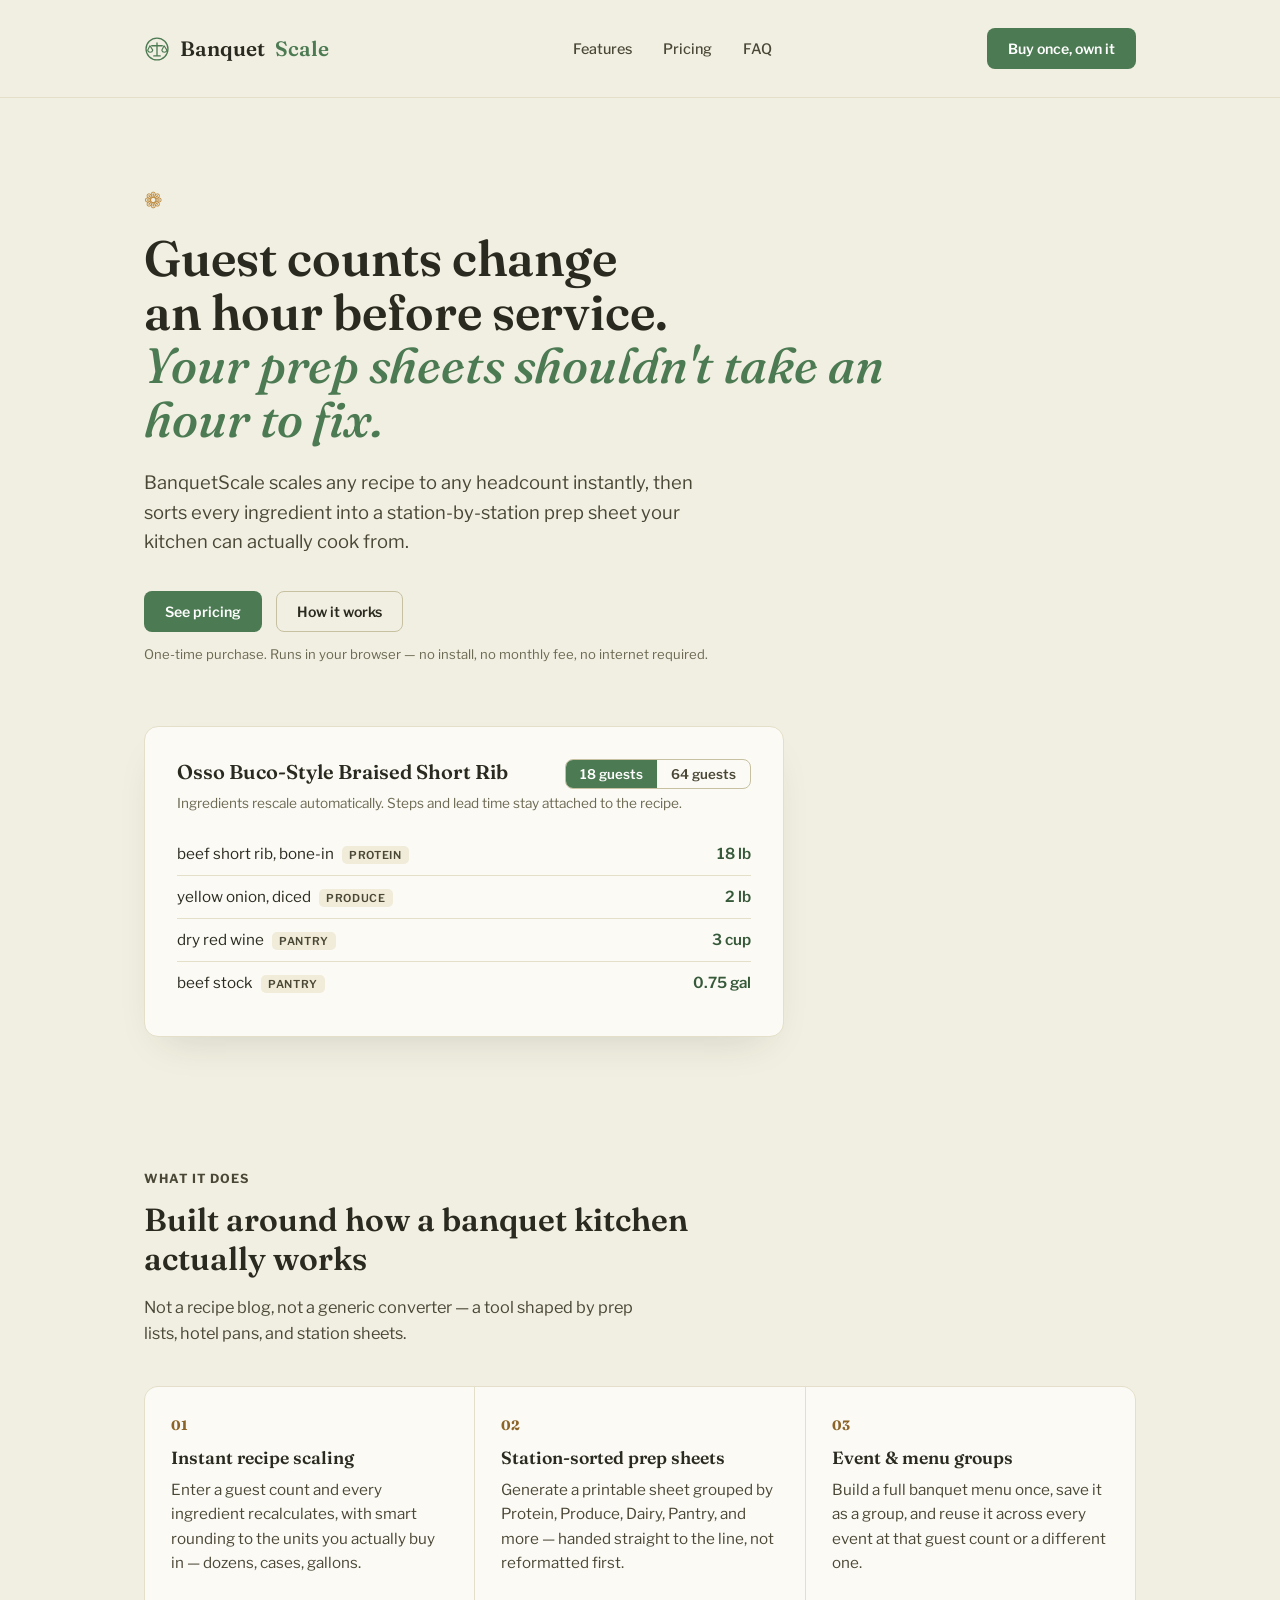
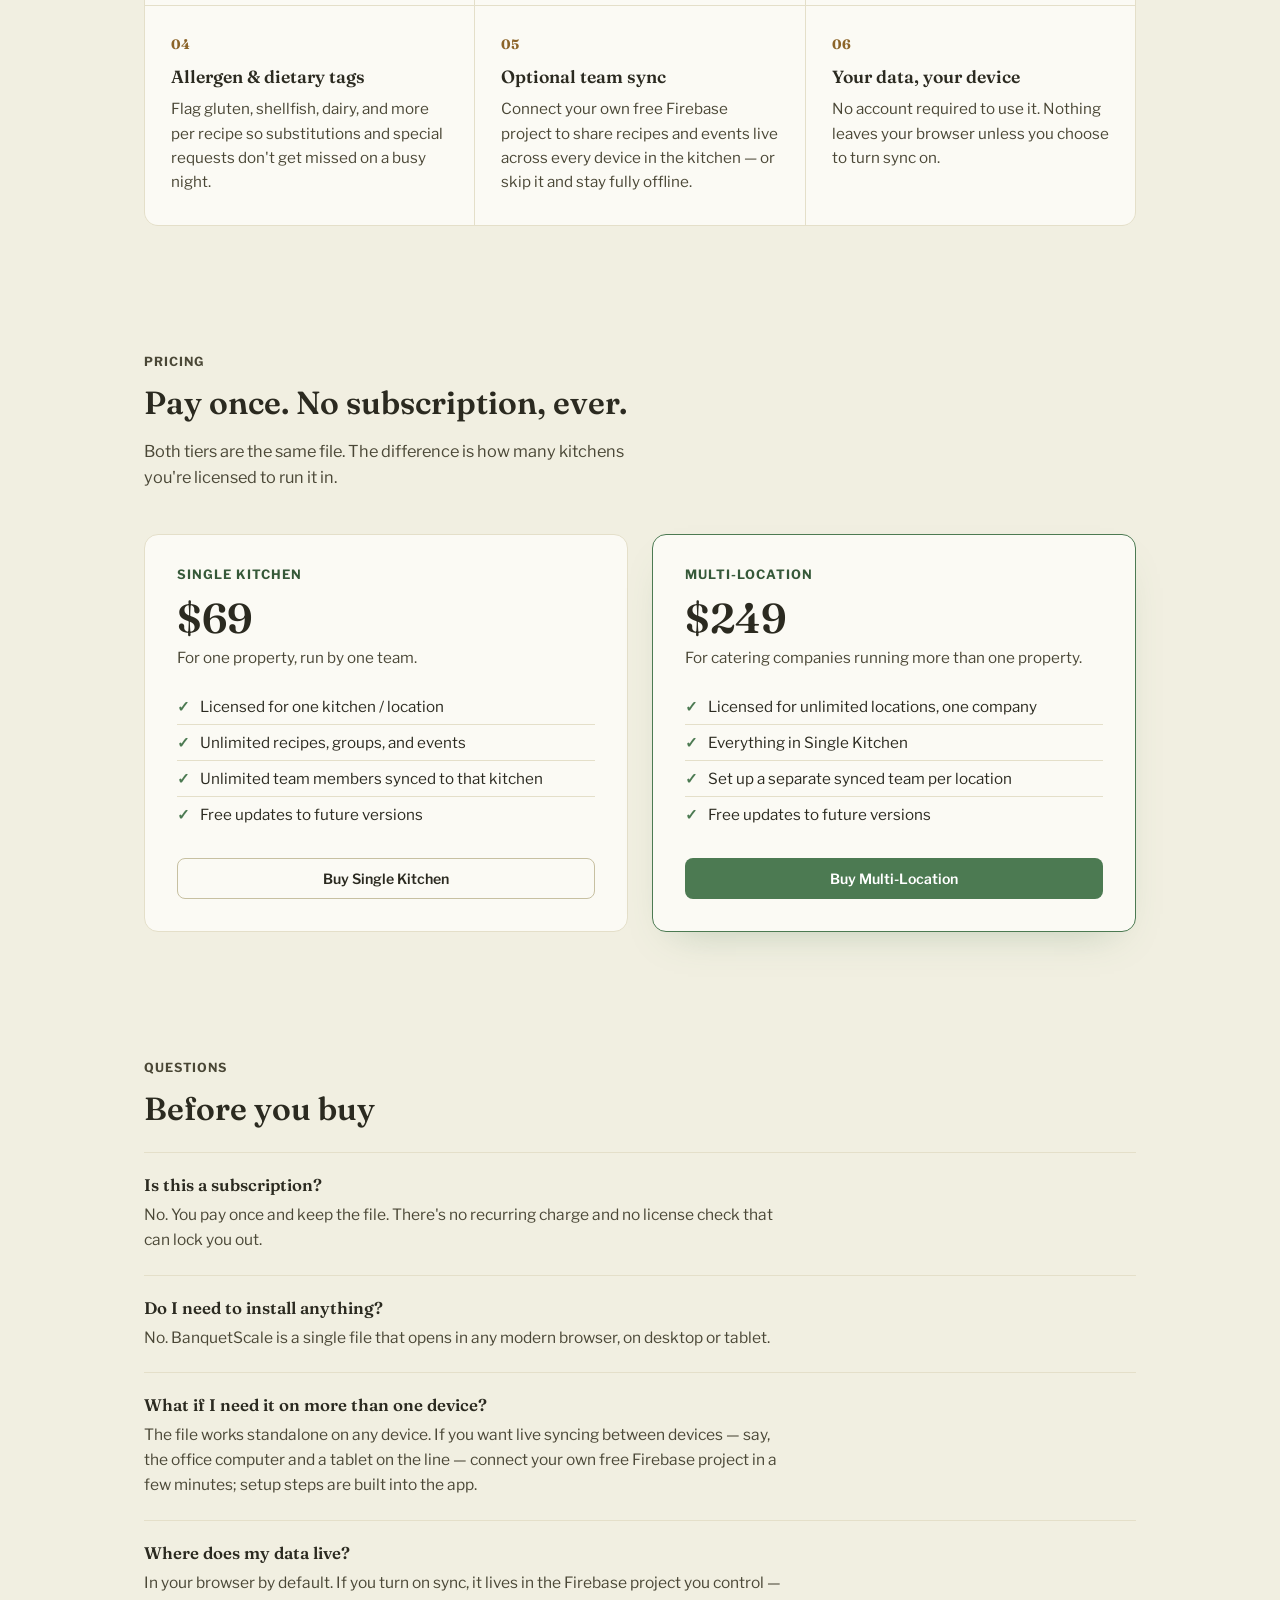
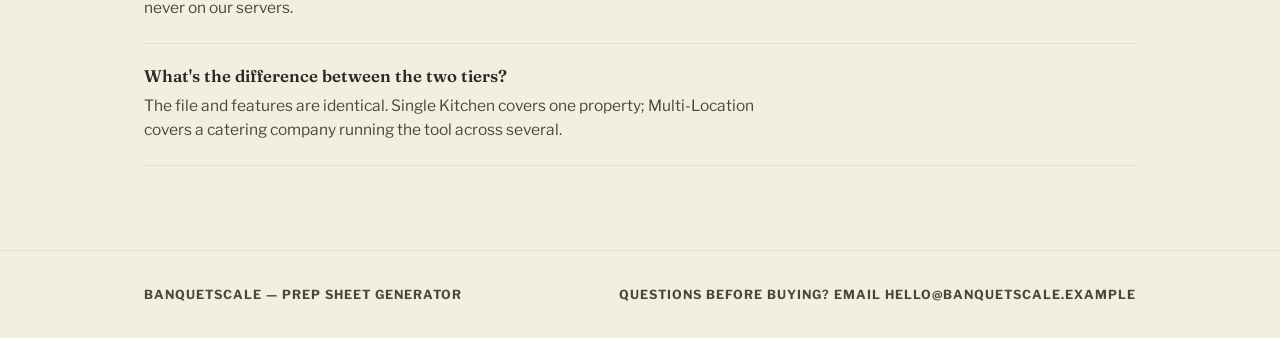
==== index.html @ 2850838a "Add files via upload" ====
<!doctype html>
<html lang="en">
<head>
<meta charset="UTF-8" />
<meta name="viewport" content="width=device-width, initial-scale=1.0" />
<title>BanquetScale — Prep Sheets and Recipe Scaling for Banquet Kitchens</title>
<meta name="description" content="Scale recipes to any guest count and generate station-by-station prep sheets in seconds. One-time purchase, runs in your browser, no subscription." />
<meta name="color-scheme" content="light only">
<meta name="theme-color" content="#F1EFE1">
<link rel="preconnect" href="https://fonts.googleapis.com">
<link rel="preconnect" href="https://fonts.gstatic.com" crossorigin>
<link href="https://fonts.googleapis.com/css2?family=Fraunces:opsz,wght@9..144,500;9..144,600;9..144,700&family=Libre+Franklin:ital,wght@0,400;0,500;0,600;0,700;1,400;1,500&display=swap" rel="stylesheet">
<style>
  :root{
    color-scheme: light;
    --bg:#F1EFE1; --paper:#FBFAF4; --paperAlt:#F1ECD9; --ink:#2B2A20;
    --accent:#4C7A52; --accentDeep:#365939; --accentSoft:#DCE7D6;
    --gold:#BD8A3F; --goldDeep:#8C6428; --line:#E4DFC9; --lineStrong:#C7C0A1;
    --muted:#6B6852; --mutedDark:#4A4736;
  }
  *{box-sizing:border-box;}
  html{scroll-behavior:smooth;}
  body{
    margin:0; background:var(--bg); color:var(--ink);
    font-family:'Libre Franklin',sans-serif;
    -webkit-font-smoothing:antialiased;
  }
  h1,h2,h3,.display{font-family:'Fraunces',serif;}
  .label{font-family:'Libre Franklin',sans-serif; letter-spacing:.08em; text-transform:uppercase; font-size:.78rem; font-weight:700; color:var(--mutedDark);}
  .wrap{max-width:1040px; margin:0 auto; padding:0 24px;}
  a{color:inherit;}

  /* Header */
  header{padding:28px 0; border-bottom:1px solid var(--line);}
  .header-inner{display:flex; align-items:center; justify-content:space-between;}
  .brand{display:flex; align-items:center; gap:10px; font-family:'Fraunces',serif; font-size:1.3rem; font-weight:600;}
  .brand svg{flex-shrink:0;}
  .brand span{color:var(--accent);}
  nav a{margin-left:28px; font-size:.9rem; font-weight:500; text-decoration:none; color:var(--mutedDark);}
  nav a:hover{color:var(--ink);}
  .btn{
    display:inline-block; padding:11px 20px; border-radius:8px; font-weight:600; font-size:.88rem;
    text-decoration:none; border:1px solid transparent; cursor:pointer;
  }
  .btn-primary{background:var(--accent); color:#fff;}
  .btn-primary:hover{background:var(--accentDeep);}
  .btn-ghost{border-color:var(--lineStrong); color:var(--ink);}
  .btn-ghost:hover{background:var(--paperAlt);}

  /* Hero */
  .hero{padding:88px 0 70px; position:relative;}
  .ornament{color:var(--gold); font-size:1.4rem; display:block; margin-bottom:18px;}
  .hero h1{font-size:3.1rem; line-height:1.08; font-weight:600; margin:0 0 22px; max-width:760px;}
  .hero h1 em{font-style:italic; color:var(--accent); font-weight:500;}
  .hero p.lede{font-size:1.15rem; color:var(--mutedDark); max-width:560px; line-height:1.6; margin:0 0 34px;}
  .hero-actions{display:flex; gap:14px; align-items:center; flex-wrap:wrap;}
  .hero-note{font-size:.82rem; color:var(--muted); margin-top:14px;}

  /* Scaling demo card - the signature element */
  .demo{
    margin-top:64px; background:var(--paper); border:1px solid var(--line); border-radius:14px;
    padding:32px; max-width:640px; box-shadow:0 18px 40px -20px rgba(43,42,32,.18);
  }
  .demo-head{display:flex; justify-content:space-between; align-items:baseline; margin-bottom:6px;}
  .demo-title{font-family:'Fraunces',serif; font-size:1.25rem; font-weight:600;}
  .demo-toggle{display:flex; border:1px solid var(--lineStrong); border-radius:8px; overflow:hidden; font-size:.8rem;}
  .demo-toggle button{
    border:none; background:transparent; padding:6px 14px; font-family:inherit; font-weight:600;
    color:var(--mutedDark); cursor:pointer;
  }
  .demo-toggle button.active{background:var(--accent); color:#fff;}
  .demo-sub{font-size:.85rem; color:var(--muted); margin-bottom:22px;}
  .ingredient-row{
    display:flex; align-items:center; justify-content:space-between; padding:11px 0;
    border-bottom:1px solid var(--line); font-size:.95rem;
  }
  .ingredient-row:last-child{border-bottom:none;}
  .ingredient-name{color:var(--ink);}
  .ingredient-amt{font-variant-numeric:tabular-nums; font-weight:600; color:var(--accentDeep); transition:opacity .15s;}
  .station-tag{
    display:inline-block; font-size:.68rem; font-weight:600; letter-spacing:.06em; text-transform:uppercase;
    color:var(--mutedDark); background:var(--paperAlt); border-radius:5px; padding:2px 7px; margin-left:8px;
  }

  /* Sections */
  section{padding:64px 0;}
  .section-label{margin-bottom:14px;}
  .section-head h2{font-size:2rem; font-weight:600; margin:0 0 12px; max-width:600px;}
  .section-head p{color:var(--mutedDark); max-width:520px; line-height:1.6; font-size:1.02rem;}

  .features{display:grid; grid-template-columns:repeat(3,1fr); gap:1px; background:var(--line); border:1px solid var(--line); border-radius:14px; overflow:hidden; margin-top:40px;}
  .feature{background:var(--paper); padding:30px 26px;}
  .feature .num{font-family:'Fraunces',serif; font-size:.85rem; color:var(--goldDeep); font-weight:700; margin-bottom:14px; display:block;}
  .feature h3{font-size:1.1rem; margin:0 0 10px; font-weight:600; color:var(--ink);}
  .feature p{font-size:.95rem; color:var(--mutedDark); line-height:1.6; margin:0;}

  /* Pricing */
  .pricing-grid{display:grid; grid-template-columns:1fr 1fr; gap:24px; margin-top:44px;}
  .price-card{background:var(--paper); border:1px solid var(--line); border-radius:14px; padding:32px;}
  .price-card.featured{border-color:var(--accent); box-shadow:0 18px 40px -22px rgba(76,122,82,.35);}
  .price-eyebrow{font-size:.8rem; letter-spacing:.08em; text-transform:uppercase; font-weight:700; color:var(--accentDeep); margin-bottom:10px;}
  .price-amt{font-family:'Fraunces',serif; font-size:2.6rem; font-weight:600; margin:0 0 4px; color:var(--ink);}
  .price-amt sup{font-size:1rem; font-weight:500; color:var(--mutedDark);}
  .price-desc{color:var(--mutedDark); font-size:.95rem; margin:0 0 22px;}
  .price-list{list-style:none; margin:0 0 26px; padding:0; font-size:.95rem; color:var(--ink);}
  .price-list li{padding:8px 0; border-top:1px solid var(--line); display:flex; gap:10px;}
  .price-list li:first-child{border-top:none;}
  .price-list li::before{content:"✓"; color:var(--accent); font-weight:700;}
  .price-card .btn{width:100%; text-align:center;}

  /* FAQ */
  .faq-item{border-top:1px solid var(--line); padding:22px 0;}
  .faq-item:last-child{border-bottom:1px solid var(--line);}
  .faq-item h3{font-size:1.05rem; font-weight:600; margin:0 0 8px; color:var(--ink);}
  .faq-item p{font-size:.97rem; color:var(--mutedDark); line-height:1.6; margin:0; max-width:640px;}

  footer{border-top:1px solid var(--line); padding:36px 0; margin-top:20px;}
  .footer-inner{display:flex; justify-content:space-between; align-items:center; flex-wrap:wrap; gap:14px;}
  .footer-inner .label{font-size:.78rem;}

  @media (max-width:760px){
    .hero h1{font-size:2.2rem;}
    .features{grid-template-columns:1fr;}
    .pricing-grid{grid-template-columns:1fr;}
    nav{display:none;}
  }
  @media (prefers-reduced-motion:reduce){ *{transition:none !important;} }
</style>
</head>
<body>

<header>
  <div class="wrap header-inner">
    <div class="brand">
      <svg width="26" height="26" viewBox="0 0 32 32"><circle cx="16" cy="16" r="15" fill="#F1EFE1"/><circle cx="16" cy="16" r="13.5" stroke="#4C7A52" stroke-width="1.6" fill="none"/><path d="M16 8.5v15M9.5 12h13M12 24.5h8" stroke="#4C7A52" stroke-width="1.6" stroke-linecap="round"/><path d="M7.3 12l-2.8 5.4a3.2 3.2 0 0 0 6.3 0z" stroke="#4C7A52" stroke-width="1.4" fill="none" stroke-linecap="round" stroke-linejoin="round"/><path d="M24.7 12l-2.8 5.4a3.2 3.2 0 0 0 6.3 0z" stroke="#4C7A52" stroke-width="1.4" fill="none" stroke-linecap="round" stroke-linejoin="round"/></svg>
      Banquet<span>Scale</span>
    </div>
    <nav>
      <a href="#features">Features</a>
      <a href="#pricing">Pricing</a>
      <a href="#faq">FAQ</a>
    </nav>
    <a href="#pricing" class="btn btn-primary">Buy once, own it</a>
  </div>
</header>

<section class="hero">
  <div class="wrap">
    <span class="ornament">❁</span>
    <h1>Guest counts change<br>an hour before service.<br><em>Your prep sheets shouldn't take an hour to fix.</em></h1>
    <p class="lede">BanquetScale scales any recipe to any headcount instantly, then sorts every ingredient into a station-by-station prep sheet your kitchen can actually cook from.</p>
    <div class="hero-actions">
      <a href="#pricing" class="btn btn-primary">See pricing</a>
      <a href="#demo" class="btn btn-ghost">How it works</a>
    </div>
    <p class="hero-note">One-time purchase. Runs in your browser — no install, no monthly fee, no internet required.</p>

    <div class="demo" id="demo">
      <div class="demo-head">
        <div class="demo-title">Osso Buco-Style Braised Short Rib</div>
        <div class="demo-toggle">
          <button id="btn18" class="active" onclick="setGuests(18)">18 guests</button>
          <button id="btn64" onclick="setGuests(64)">64 guests</button>
        </div>
      </div>
      <div class="demo-sub">Ingredients rescale automatically. Steps and lead time stay attached to the recipe.</div>
      <div id="rows"></div>
    </div>
  </div>
</section>

<section id="features">
  <div class="wrap">
    <div class="label section-label">What it does</div>
    <div class="section-head">
      <h2>Built around how a banquet kitchen actually works</h2>
      <p>Not a recipe blog, not a generic converter — a tool shaped by prep lists, hotel pans, and station sheets.</p>
    </div>
    <div class="features">
      <div class="feature"><span class="num">01</span><h3>Instant recipe scaling</h3><p>Enter a guest count and every ingredient recalculates, with smart rounding to the units you actually buy in — dozens, cases, gallons.</p></div>
      <div class="feature"><span class="num">02</span><h3>Station-sorted prep sheets</h3><p>Generate a printable sheet grouped by Protein, Produce, Dairy, Pantry, and more — handed straight to the line, not reformatted first.</p></div>
      <div class="feature"><span class="num">03</span><h3>Event & menu groups</h3><p>Build a full banquet menu once, save it as a group, and reuse it across every event at that guest count or a different one.</p></div>
      <div class="feature"><span class="num">04</span><h3>Allergen & dietary tags</h3><p>Flag gluten, shellfish, dairy, and more per recipe so substitutions and special requests don't get missed on a busy night.</p></div>
      <div class="feature"><span class="num">05</span><h3>Optional team sync</h3><p>Connect your own free Firebase project to share recipes and events live across every device in the kitchen — or skip it and stay fully offline.</p></div>
      <div class="feature"><span class="num">06</span><h3>Your data, your device</h3><p>No account required to use it. Nothing leaves your browser unless you choose to turn sync on.</p></div>
    </div>
  </div>
</section>

<section id="pricing">
  <div class="wrap">
    <div class="label section-label">Pricing</div>
    <div class="section-head">
      <h2>Pay once. No subscription, ever.</h2>
      <p>Both tiers are the same file. The difference is how many kitchens you're licensed to run it in.</p>
    </div>
    <div class="pricing-grid">
      <div class="price-card">
        <div class="price-eyebrow">Single Kitchen</div>
        <p class="price-amt">$69</p>
        <p class="price-desc">For one property, run by one team.</p>
        <ul class="price-list">
          <li>Licensed for one kitchen / location</li>
          <li>Unlimited recipes, groups, and events</li>
          <li>Unlimited team members synced to that kitchen</li>
          <li>Free updates to future versions</li>
        </ul>
        <a href="#" class="btn btn-ghost">Buy Single Kitchen</a>
      </div>
      <div class="price-card featured">
        <div class="price-eyebrow">Multi-Location</div>
        <p class="price-amt">$249</p>
        <p class="price-desc">For catering companies running more than one property.</p>
        <ul class="price-list">
          <li>Licensed for unlimited locations, one company</li>
          <li>Everything in Single Kitchen</li>
          <li>Set up a separate synced team per location</li>
          <li>Free updates to future versions</li>
        </ul>
        <a href="#" class="btn btn-primary">Buy Multi-Location</a>
      </div>
    </div>
  </div>
</section>

<section id="faq">
  <div class="wrap">
    <div class="label section-label">Questions</div>
    <div class="section-head"><h2>Before you buy</h2></div>
    <div style="margin-top:24px;">
      <div class="faq-item"><h3>Is this a subscription?</h3><p>No. You pay once and keep the file. There's no recurring charge and no license check that can lock you out.</p></div>
      <div class="faq-item"><h3>Do I need to install anything?</h3><p>No. BanquetScale is a single file that opens in any modern browser, on desktop or tablet.</p></div>
      <div class="faq-item"><h3>What if I need it on more than one device?</h3><p>The file works standalone on any device. If you want live syncing between devices — say, the office computer and a tablet on the line — connect your own free Firebase project in a few minutes; setup steps are built into the app.</p></div>
      <div class="faq-item"><h3>Where does my data live?</h3><p>In your browser by default. If you turn on sync, it lives in the Firebase project you control — never on our servers.</p></div>
      <div class="faq-item"><h3>What's the difference between the two tiers?</h3><p>The file and features are identical. Single Kitchen covers one property; Multi-Location covers a catering company running the tool across several.</p></div>
    </div>
  </div>
</section>

<footer>
  <div class="wrap footer-inner">
    <div class="label">BanquetScale — Prep Sheet Generator</div>
    <div class="label">Questions before buying? Email hello@banquetscale.example</div>
  </div>
</footer>

<script>
  const RECIPE = {
    18: [
      { name: "beef short rib, bone-in", amt: "18 lb", station: "Protein" },
      { name: "yellow onion, diced", amt: "2 lb", station: "Produce" },
      { name: "dry red wine", amt: "3 cup", station: "Pantry" },
      { name: "beef stock", amt: "0.75 gal", station: "Pantry" },
    ],
    64: [
      { name: "beef short rib, bone-in", amt: "64 lb", station: "Protein" },
      { name: "yellow onion, diced", amt: "7.1 lb", station: "Produce" },
      { name: "dry red wine", amt: "10.7 cup", station: "Pantry" },
      { name: "beef stock", amt: "2.7 gal", station: "Pantry" },
    ]
  };
  function setGuests(n){
    document.getElementById('btn18').classList.toggle('active', n===18);
    document.getElementById('btn64').classList.toggle('active', n===64);
    const rows = document.getElementById('rows');
    rows.innerHTML = RECIPE[n].map(r => `
      <div class="ingredient-row">
        <span class="ingredient-name">${r.name}<span class="station-tag">${r.station}</span></span>
        <span class="ingredient-amt">${r.amt}</span>
      </div>`).join('');
  }
  setGuests(18);
</script>

</body>
</html>
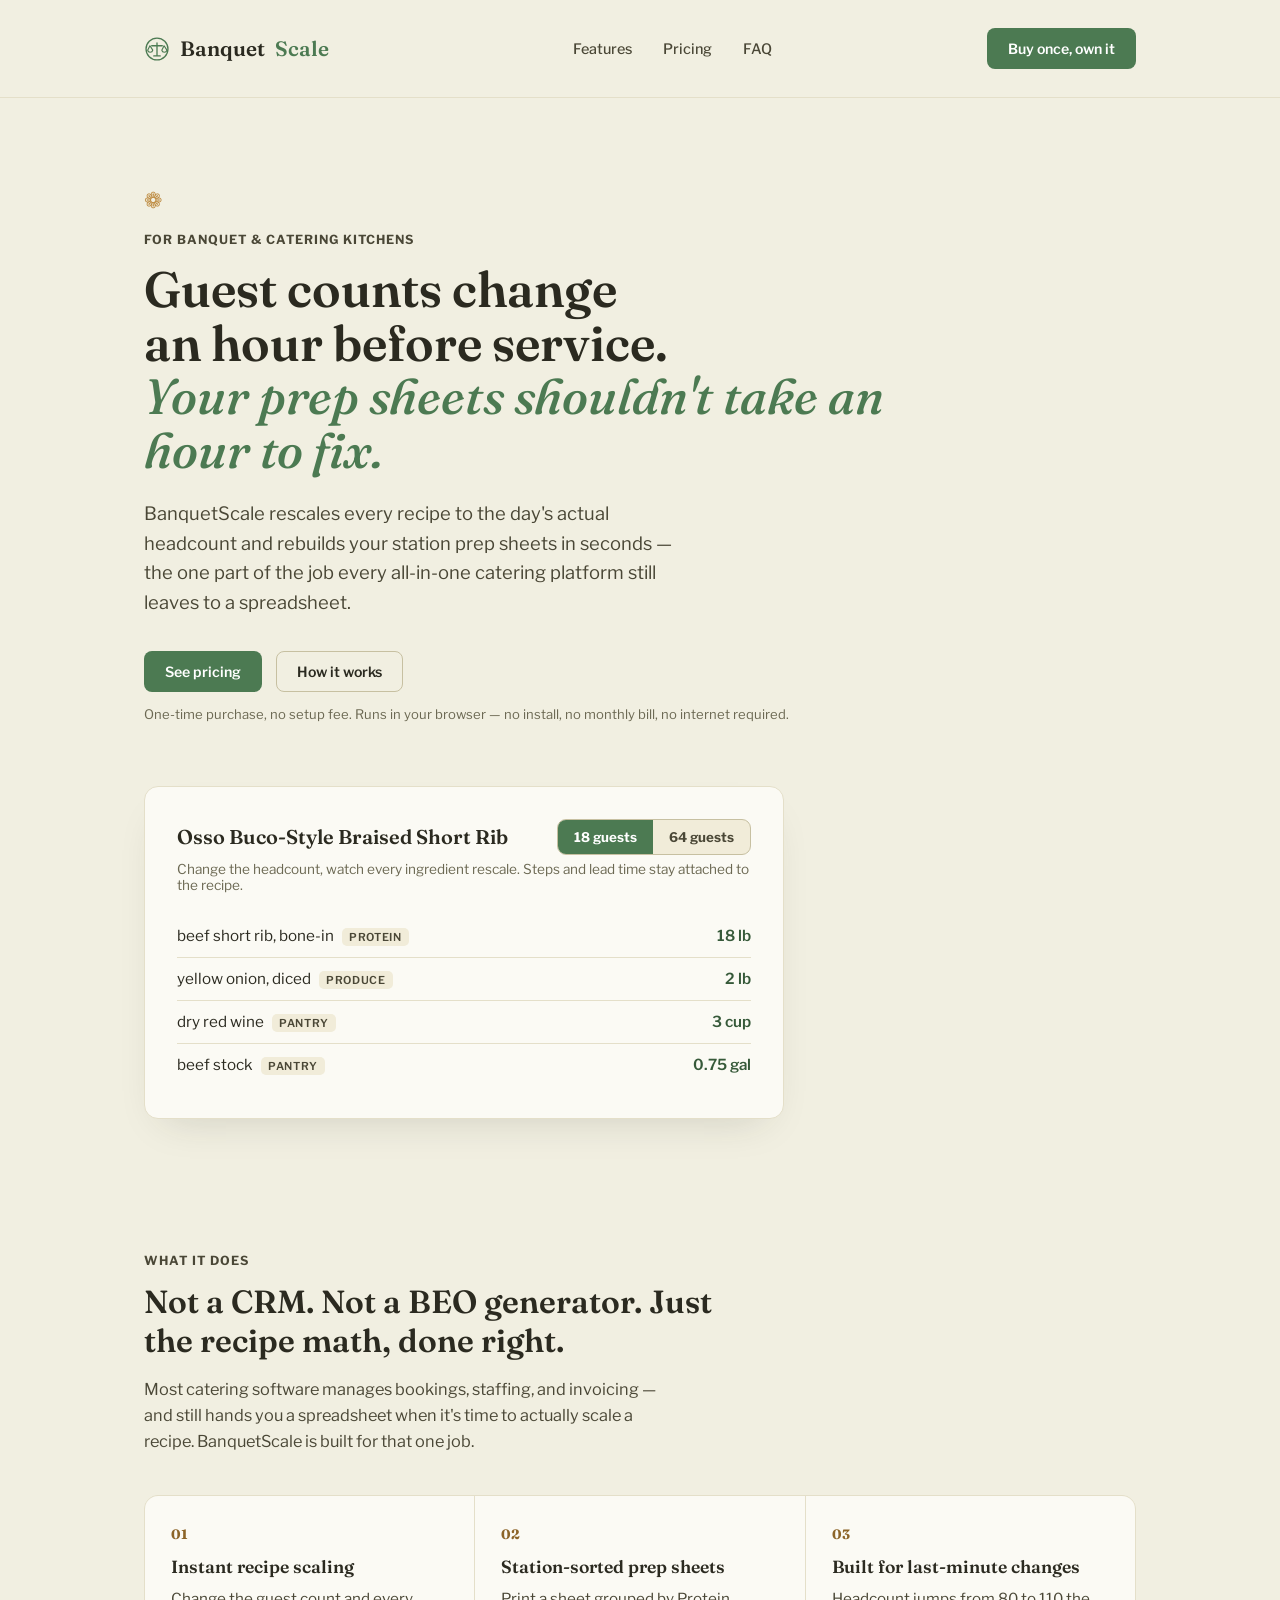
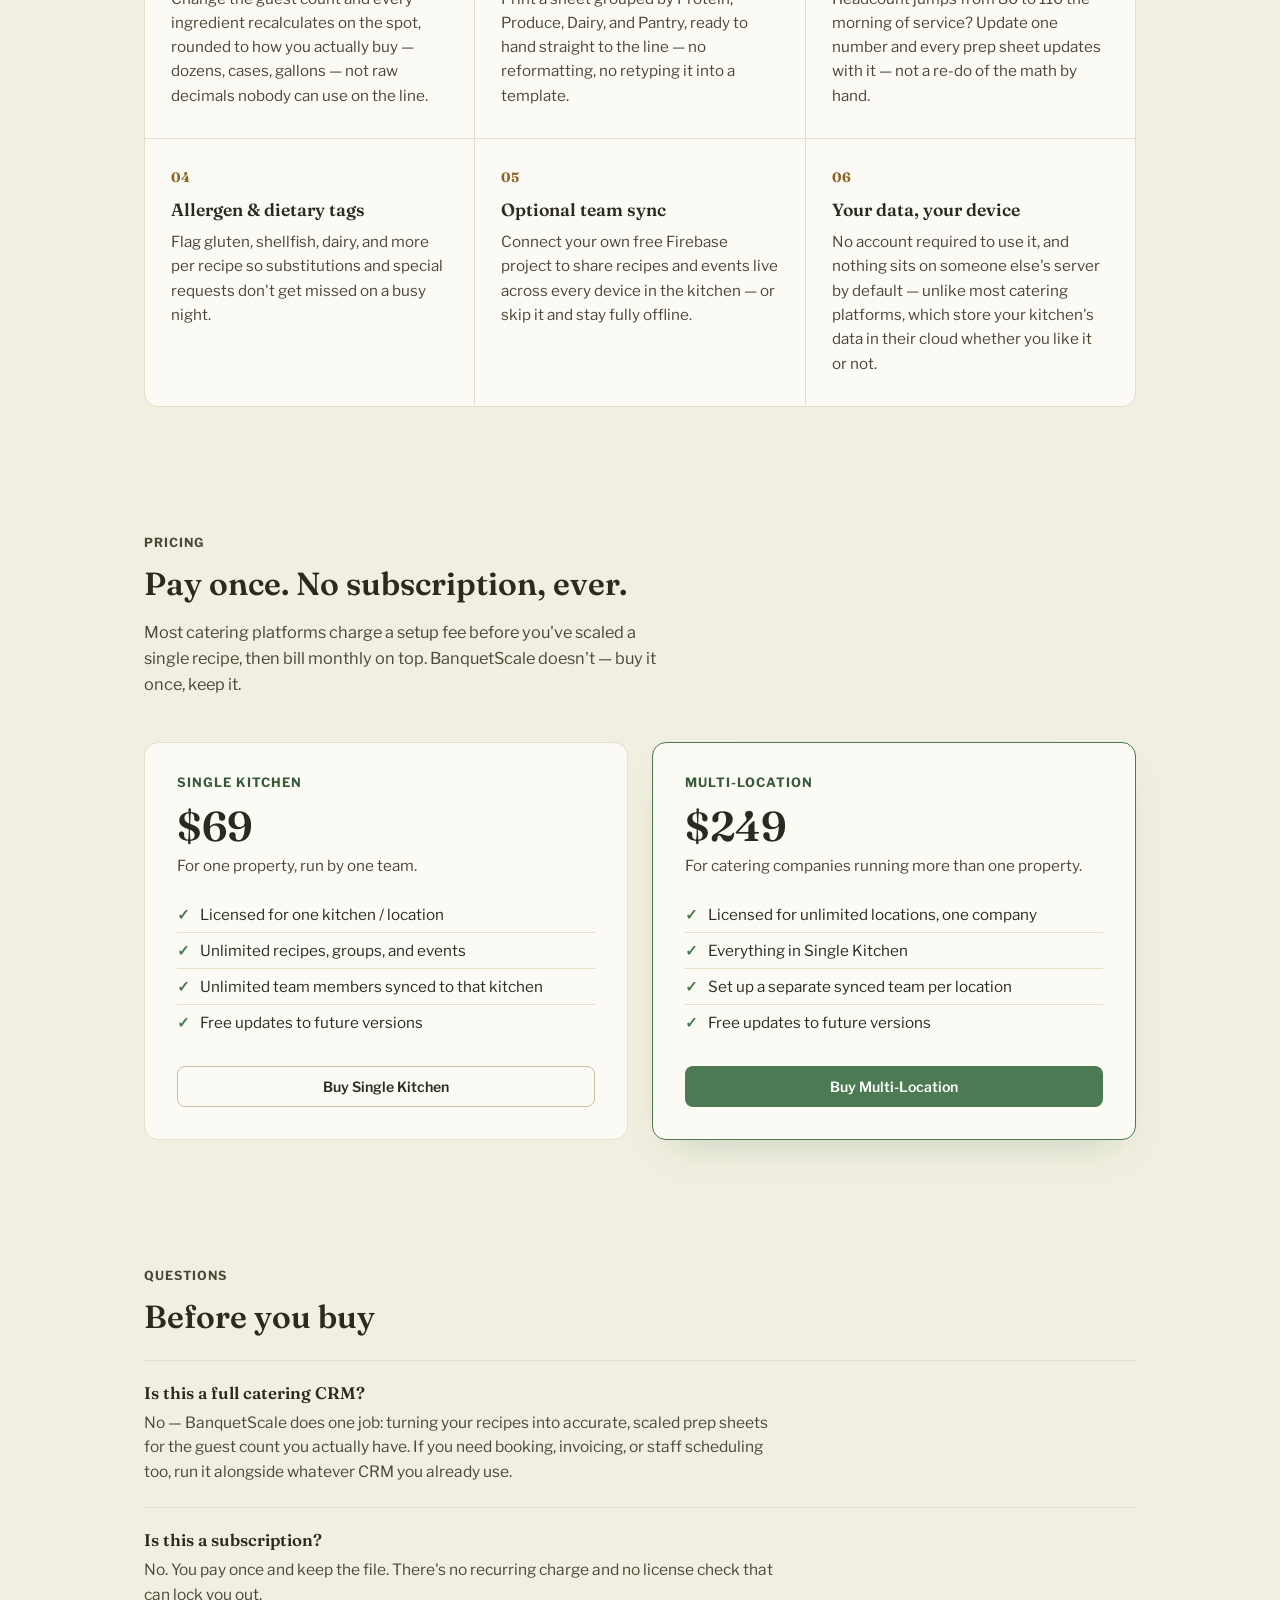
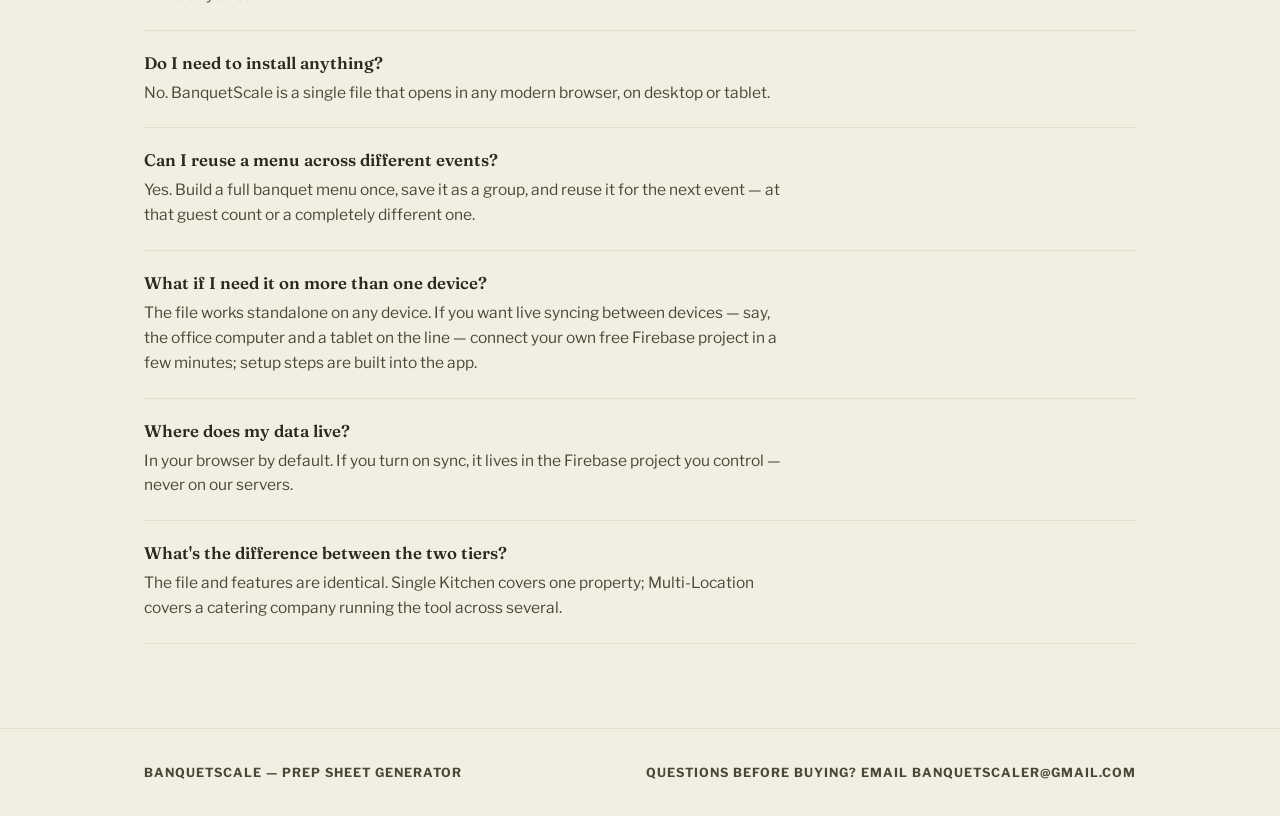
==== commit 3b900553: "Update index.html" ====
--- a/index.html
+++ b/index.html
@@ -4,7 +4,7 @@
 <meta charset="UTF-8" />
 <meta name="viewport" content="width=device-width, initial-scale=1.0" />
 <title>BanquetScale — Prep Sheets and Recipe Scaling for Banquet Kitchens</title>
-<meta name="description" content="Scale recipes to any guest count and generate station-by-station prep sheets in seconds. One-time purchase, runs in your browser, no subscription." />
+<meta name="description" content="Recipe scaling and prep sheets for banquet kitchens — the part every all-in-one catering platform still leaves to a spreadsheet. One-time purchase, no subscription." />
 <meta name="color-scheme" content="light only">
 <meta name="theme-color" content="#F1EFE1">
 <link rel="preconnect" href="https://fonts.googleapis.com">
@@ -61,12 +61,12 @@
     margin-top:64px; background:var(--paper); border:1px solid var(--line); border-radius:14px;
     padding:32px; max-width:640px; box-shadow:0 18px 40px -20px rgba(43,42,32,.18);
   }
-  .demo-head{display:flex; justify-content:space-between; align-items:baseline; margin-bottom:6px;}
-  .demo-title{font-family:'Fraunces',serif; font-size:1.25rem; font-weight:600;}
-  .demo-toggle{display:flex; border:1px solid var(--lineStrong); border-radius:8px; overflow:hidden; font-size:.8rem;}
+  .demo-head{display:flex; justify-content:space-between; align-items:center; gap:16px; margin-bottom:6px; flex-wrap:wrap;}
+  .demo-title{font-family:'Fraunces',serif; font-size:1.25rem; font-weight:600; flex:1 1 auto; min-width:180px;}
+  .demo-toggle{display:flex; border:1.5px solid var(--lineStrong); border-radius:9px; overflow:hidden; font-size:.85rem; flex-shrink:0; background:var(--paperAlt);}
   .demo-toggle button{
-    border:none; background:transparent; padding:6px 14px; font-family:inherit; font-weight:600;
-    color:var(--mutedDark); cursor:pointer;
+    border:none; background:transparent; padding:9px 16px; font-family:inherit; font-weight:700;
+    color:var(--mutedDark); cursor:pointer; white-space:nowrap;
   }
   .demo-toggle button.active{background:var(--accent); color:#fff;}
   .demo-sub{font-size:.85rem; color:var(--muted); margin-bottom:22px;}
@@ -123,9 +123,14 @@
     .features{grid-template-columns:1fr;}
     .pricing-grid{grid-template-columns:1fr;}
     nav{display:none;}
+    .demo{padding:24px 20px;}
+    .demo-head{flex-direction:column; align-items:stretch;}
+    .demo-toggle{width:100%;}
+    .demo-toggle button{flex:1 1 50%; text-align:center; padding:12px 8px;}
   }
   @media (prefers-reduced-motion:reduce){ *{transition:none !important;} }
 </style>
+<script src="https://app.lemonsqueezy.com/js/lemon.js" defer></script>
 </head>
 <body>
 
@@ -147,13 +152,14 @@
 <section class="hero">
   <div class="wrap">
     <span class="ornament">❁</span>
+    <div class="label" style="margin-bottom:16px;">For banquet & catering kitchens</div>
     <h1>Guest counts change<br>an hour before service.<br><em>Your prep sheets shouldn't take an hour to fix.</em></h1>
-    <p class="lede">BanquetScale scales any recipe to any headcount instantly, then sorts every ingredient into a station-by-station prep sheet your kitchen can actually cook from.</p>
+    <p class="lede">BanquetScale rescales every recipe to the day's actual headcount and rebuilds your station prep sheets in seconds — the one part of the job every all-in-one catering platform still leaves to a spreadsheet.</p>
     <div class="hero-actions">
       <a href="#pricing" class="btn btn-primary">See pricing</a>
       <a href="#demo" class="btn btn-ghost">How it works</a>
     </div>
-    <p class="hero-note">One-time purchase. Runs in your browser — no install, no monthly fee, no internet required.</p>
+    <p class="hero-note">One-time purchase, no setup fee. Runs in your browser — no install, no monthly bill, no internet required.</p>
 
     <div class="demo" id="demo">
       <div class="demo-head">
@@ -163,7 +169,7 @@
           <button id="btn64" onclick="setGuests(64)">64 guests</button>
         </div>
       </div>
-      <div class="demo-sub">Ingredients rescale automatically. Steps and lead time stay attached to the recipe.</div>
+      <div class="demo-sub">Change the headcount, watch every ingredient rescale. Steps and lead time stay attached to the recipe.</div>
       <div id="rows"></div>
     </div>
   </div>
@@ -173,16 +179,16 @@
   <div class="wrap">
     <div class="label section-label">What it does</div>
     <div class="section-head">
-      <h2>Built around how a banquet kitchen actually works</h2>
-      <p>Not a recipe blog, not a generic converter — a tool shaped by prep lists, hotel pans, and station sheets.</p>
+      <h2>Not a CRM. Not a BEO generator. Just the recipe math, done right.</h2>
+      <p>Most catering software manages bookings, staffing, and invoicing — and still hands you a spreadsheet when it's time to actually scale a recipe. BanquetScale is built for that one job.</p>
     </div>
     <div class="features">
-      <div class="feature"><span class="num">01</span><h3>Instant recipe scaling</h3><p>Enter a guest count and every ingredient recalculates, with smart rounding to the units you actually buy in — dozens, cases, gallons.</p></div>
-      <div class="feature"><span class="num">02</span><h3>Station-sorted prep sheets</h3><p>Generate a printable sheet grouped by Protein, Produce, Dairy, Pantry, and more — handed straight to the line, not reformatted first.</p></div>
-      <div class="feature"><span class="num">03</span><h3>Event & menu groups</h3><p>Build a full banquet menu once, save it as a group, and reuse it across every event at that guest count or a different one.</p></div>
+      <div class="feature"><span class="num">01</span><h3>Instant recipe scaling</h3><p>Change the guest count and every ingredient recalculates on the spot, rounded to how you actually buy — dozens, cases, gallons — not raw decimals nobody can use on the line.</p></div>
+      <div class="feature"><span class="num">02</span><h3>Station-sorted prep sheets</h3><p>Print a sheet grouped by Protein, Produce, Dairy, and Pantry, ready to hand straight to the line — no reformatting, no retyping it into a template.</p></div>
+      <div class="feature"><span class="num">03</span><h3>Built for last-minute changes</h3><p>Headcount jumps from 80 to 110 the morning of service? Update one number and every prep sheet updates with it — not a re-do of the math by hand.</p></div>
       <div class="feature"><span class="num">04</span><h3>Allergen & dietary tags</h3><p>Flag gluten, shellfish, dairy, and more per recipe so substitutions and special requests don't get missed on a busy night.</p></div>
       <div class="feature"><span class="num">05</span><h3>Optional team sync</h3><p>Connect your own free Firebase project to share recipes and events live across every device in the kitchen — or skip it and stay fully offline.</p></div>
-      <div class="feature"><span class="num">06</span><h3>Your data, your device</h3><p>No account required to use it. Nothing leaves your browser unless you choose to turn sync on.</p></div>
+      <div class="feature"><span class="num">06</span><h3>Your data, your device</h3><p>No account required to use it, and nothing sits on someone else's server by default — unlike most catering platforms, which store your kitchen's data in their cloud whether you like it or not.</p></div>
     </div>
   </div>
 </section>
@@ -192,7 +198,7 @@
     <div class="label section-label">Pricing</div>
     <div class="section-head">
       <h2>Pay once. No subscription, ever.</h2>
-      <p>Both tiers are the same file. The difference is how many kitchens you're licensed to run it in.</p>
+      <p>Most catering platforms charge a setup fee before you've scaled a single recipe, then bill monthly on top. BanquetScale doesn't — buy it once, keep it.</p>
     </div>
     <div class="pricing-grid">
       <div class="price-card">
@@ -205,7 +211,7 @@
           <li>Unlimited team members synced to that kitchen</li>
           <li>Free updates to future versions</li>
         </ul>
-        <a href="#" class="btn btn-ghost">Buy Single Kitchen</a>
+        <a href="https://banquetscale.lemonsqueezy.com/checkout/buy/6c53677c-4590-45ed-8a8d-36b726e16bcc" class="btn btn-ghost lemonsqueezy-button">Buy Single Kitchen</a>
       </div>
       <div class="price-card featured">
         <div class="price-eyebrow">Multi-Location</div>
@@ -217,7 +223,7 @@
           <li>Set up a separate synced team per location</li>
           <li>Free updates to future versions</li>
         </ul>
-        <a href="#" class="btn btn-primary">Buy Multi-Location</a>
+        <a href="https://banquetscale.lemonsqueezy.com/checkout/buy/a53198a3-b7b2-4e28-a6f1-03bb02771dbf" class="btn btn-primary lemonsqueezy-button">Buy Multi-Location</a>
       </div>
     </div>
   </div>
@@ -228,8 +234,10 @@
     <div class="label section-label">Questions</div>
     <div class="section-head"><h2>Before you buy</h2></div>
     <div style="margin-top:24px;">
+      <div class="faq-item"><h3>Is this a full catering CRM?</h3><p>No — BanquetScale does one job: turning your recipes into accurate, scaled prep sheets for the guest count you actually have. If you need booking, invoicing, or staff scheduling too, run it alongside whatever CRM you already use.</p></div>
       <div class="faq-item"><h3>Is this a subscription?</h3><p>No. You pay once and keep the file. There's no recurring charge and no license check that can lock you out.</p></div>
       <div class="faq-item"><h3>Do I need to install anything?</h3><p>No. BanquetScale is a single file that opens in any modern browser, on desktop or tablet.</p></div>
+      <div class="faq-item"><h3>Can I reuse a menu across different events?</h3><p>Yes. Build a full banquet menu once, save it as a group, and reuse it for the next event — at that guest count or a completely different one.</p></div>
       <div class="faq-item"><h3>What if I need it on more than one device?</h3><p>The file works standalone on any device. If you want live syncing between devices — say, the office computer and a tablet on the line — connect your own free Firebase project in a few minutes; setup steps are built into the app.</p></div>
       <div class="faq-item"><h3>Where does my data live?</h3><p>In your browser by default. If you turn on sync, it lives in the Firebase project you control — never on our servers.</p></div>
       <div class="faq-item"><h3>What's the difference between the two tiers?</h3><p>The file and features are identical. Single Kitchen covers one property; Multi-Location covers a catering company running the tool across several.</p></div>
@@ -240,7 +248,7 @@
 <footer>
   <div class="wrap footer-inner">
     <div class="label">BanquetScale — Prep Sheet Generator</div>
-    <div class="label">Questions before buying? Email hello@banquetscale.example</div>
+    <div class="label">Questions before buying? Email BanquetScaler@gmail.com</div>
   </div>
 </footer>
 
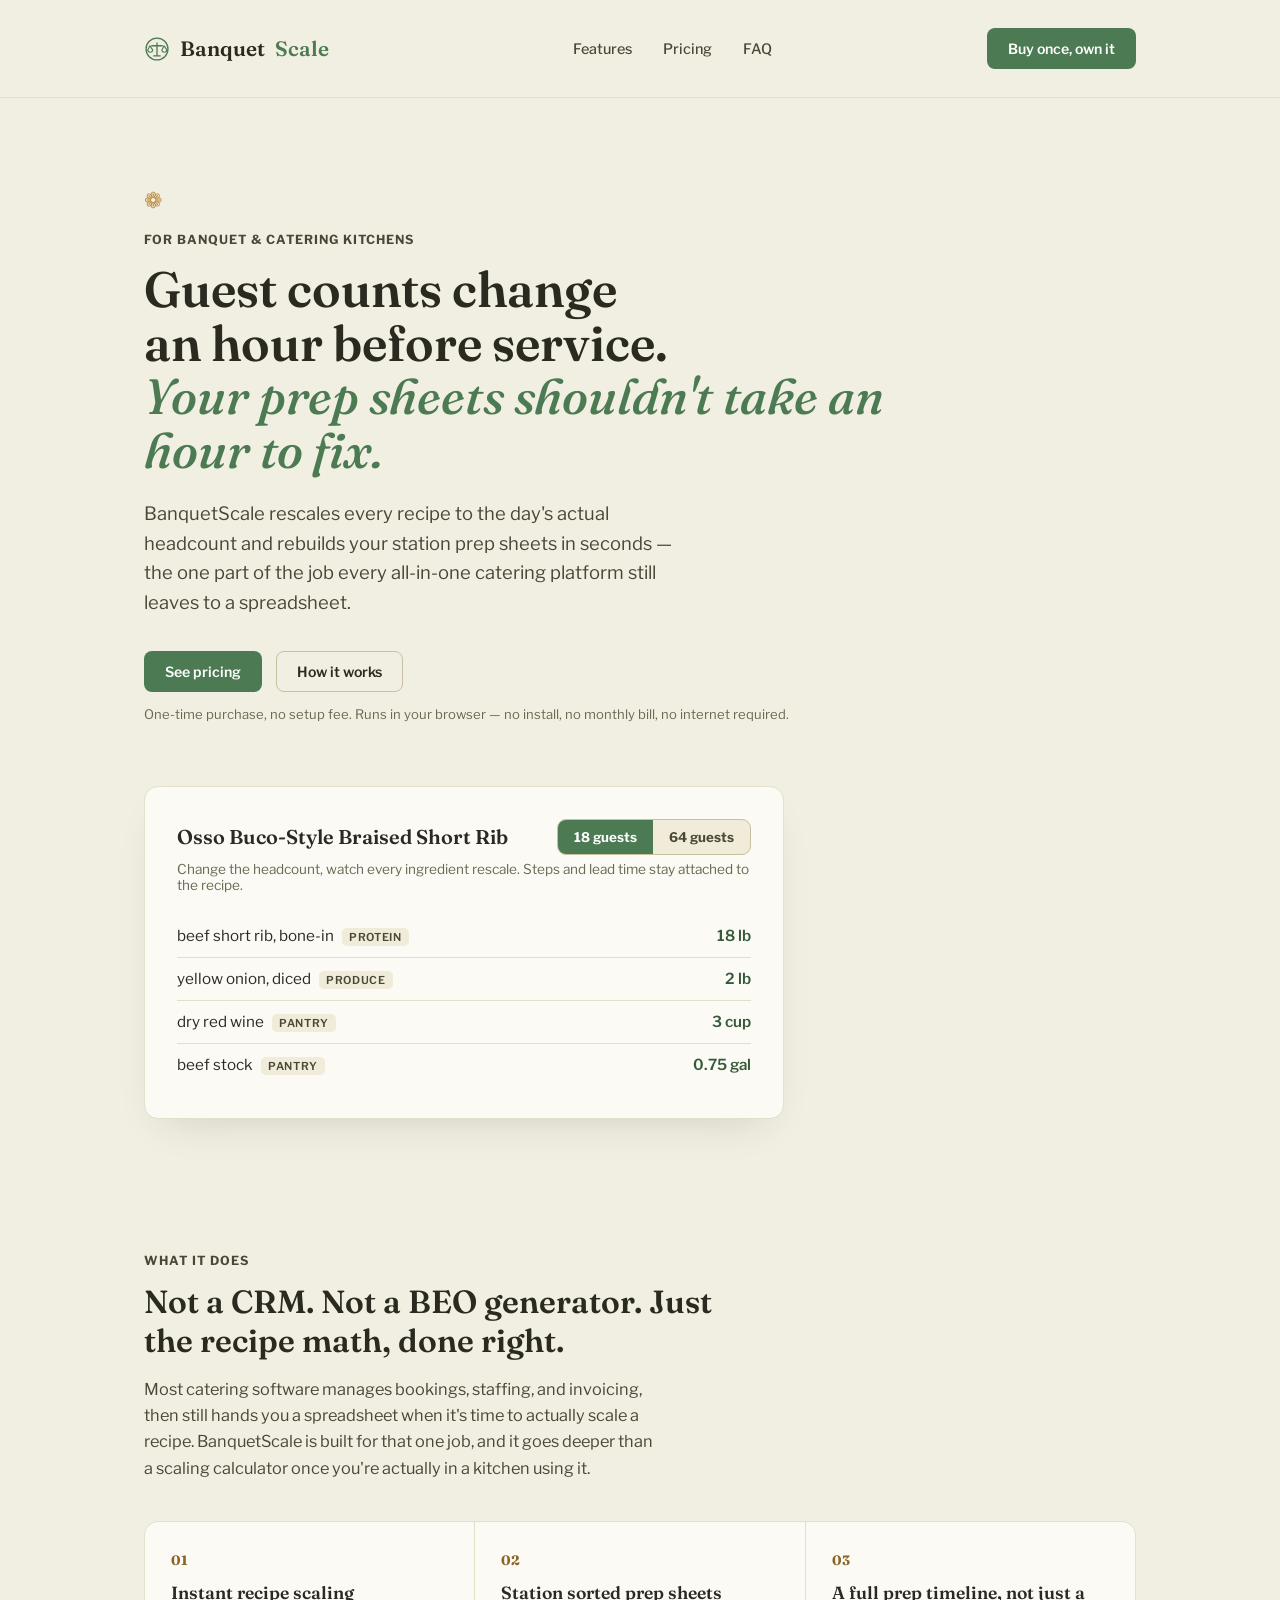
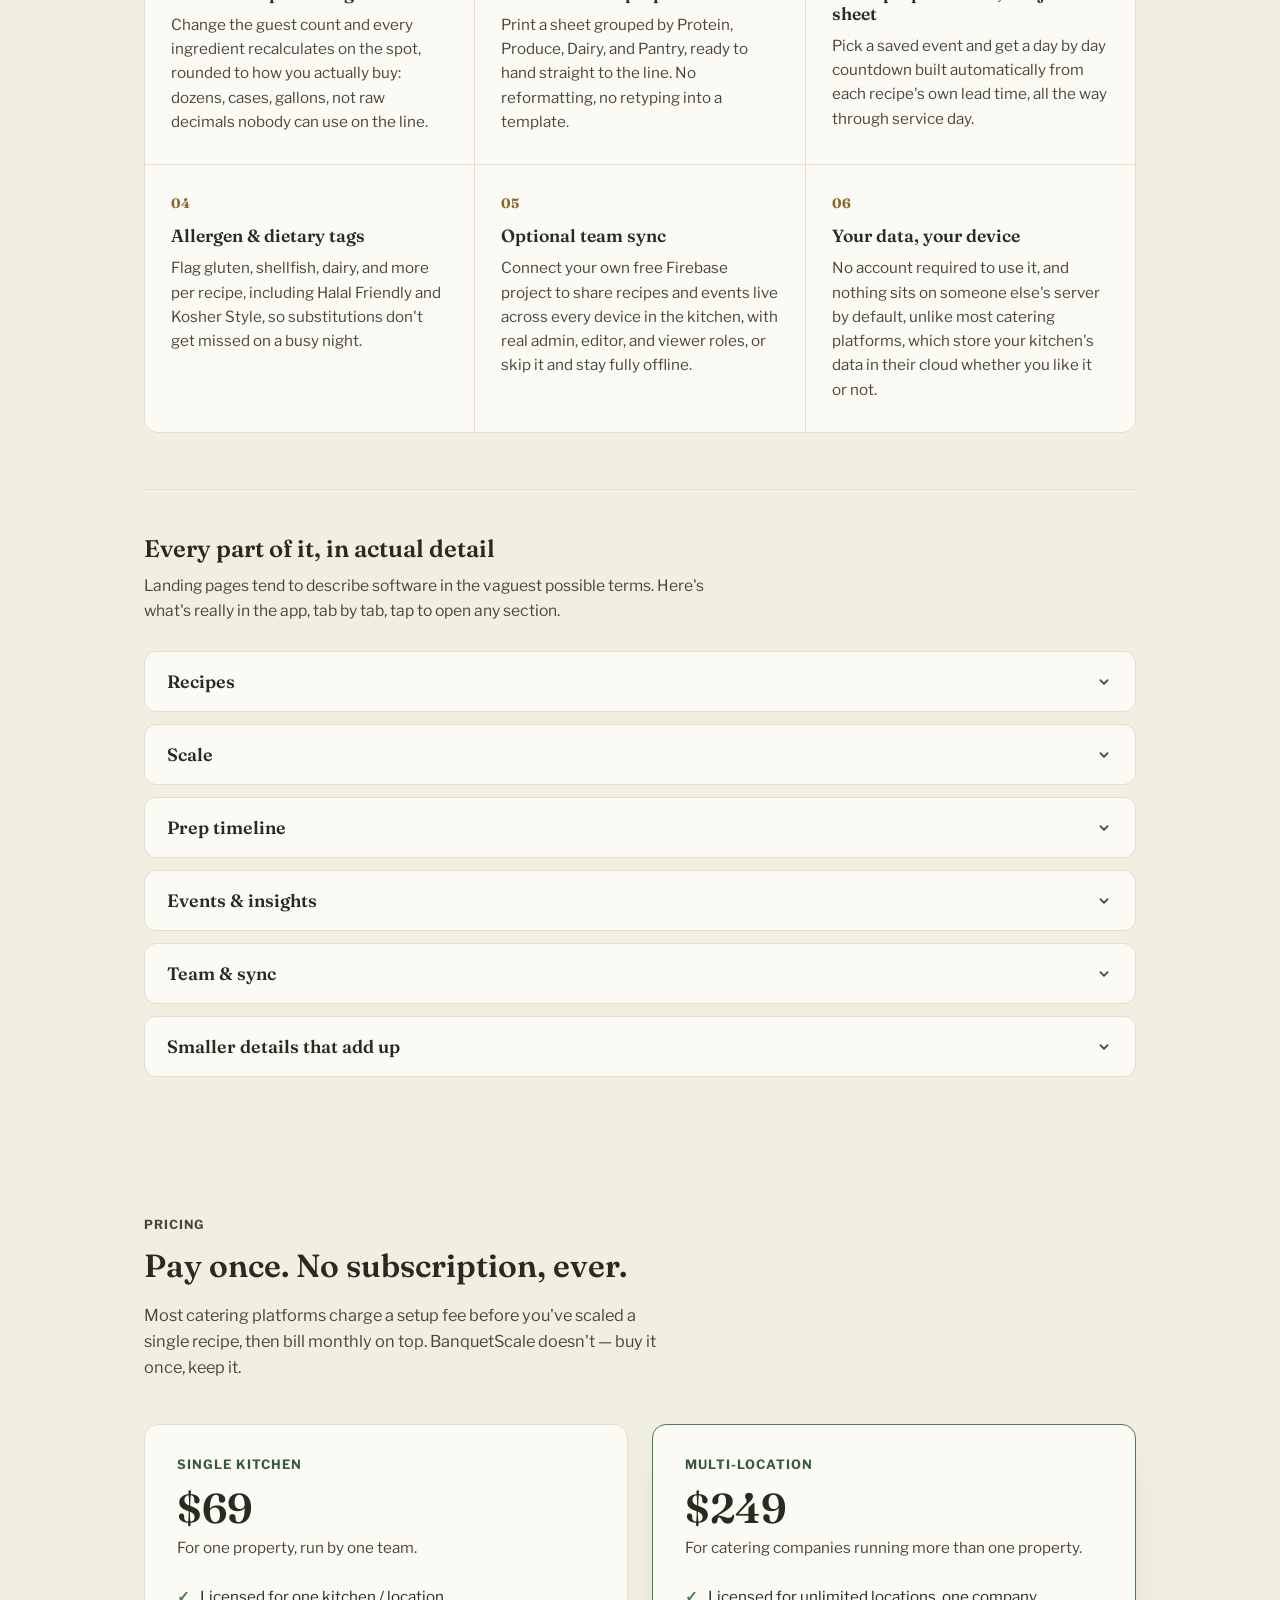
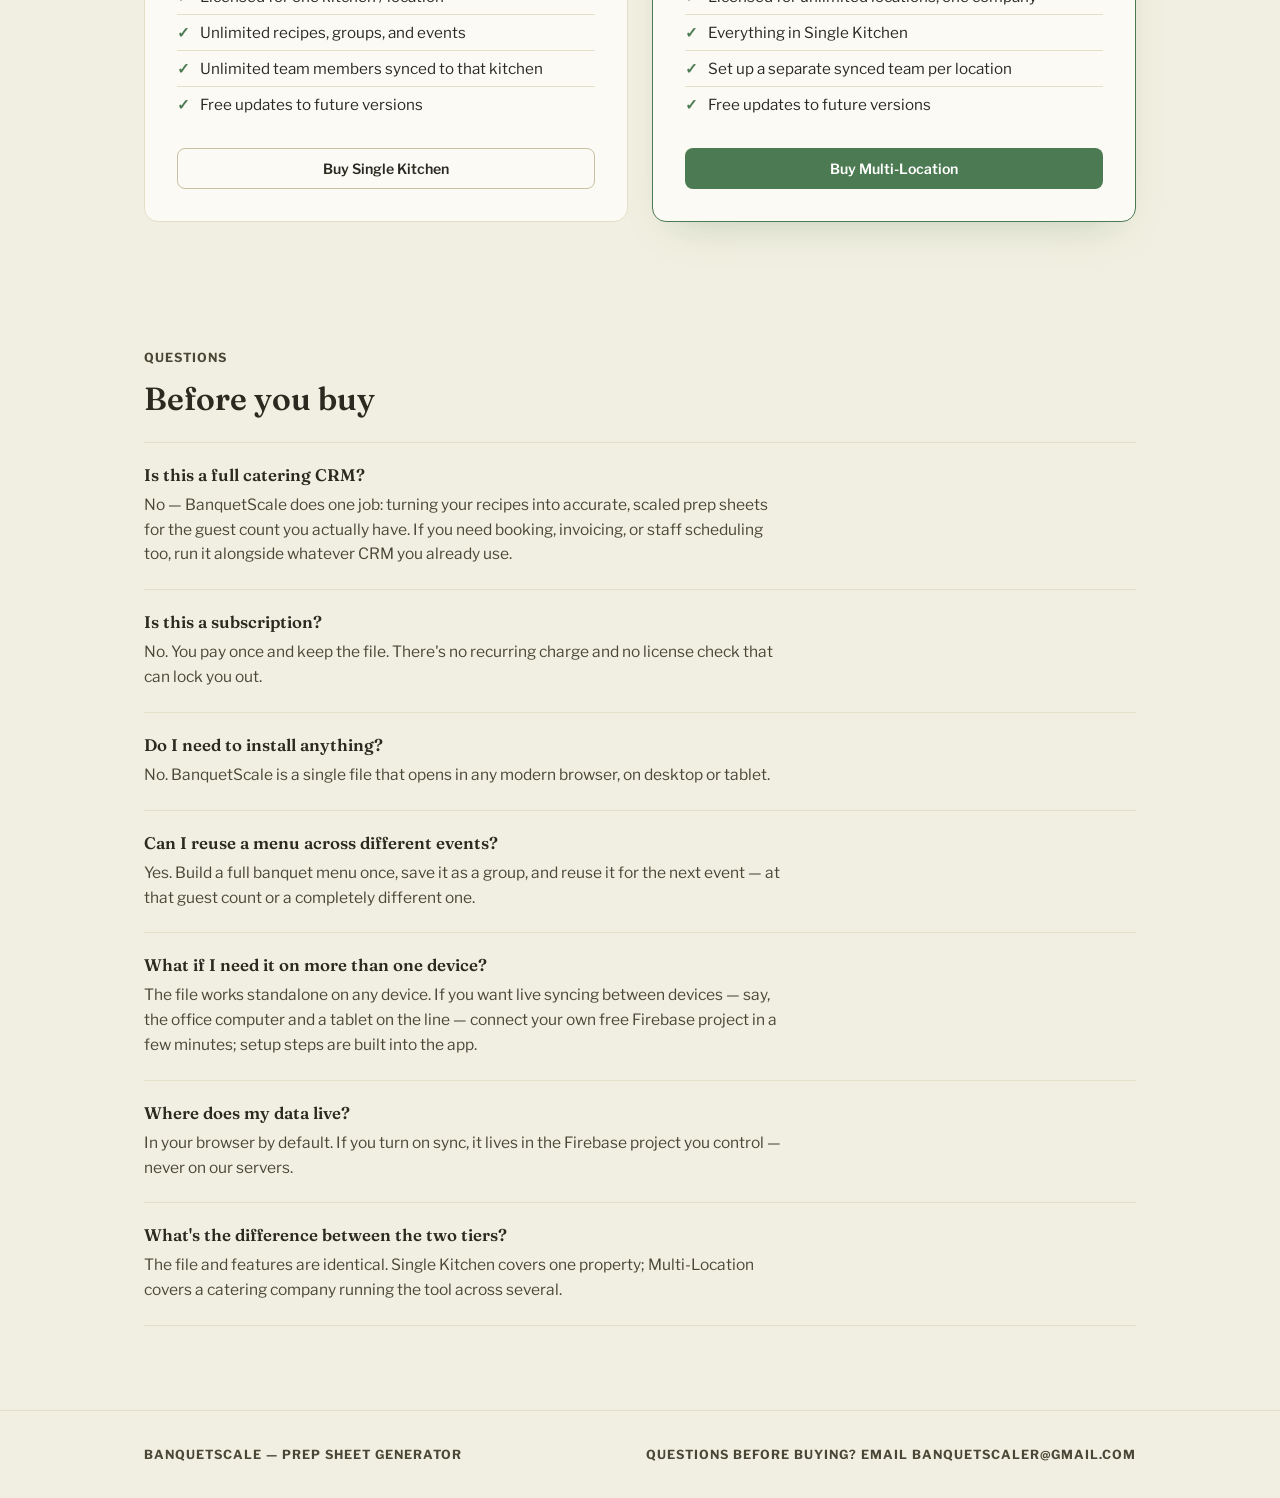
==== commit 464946cb: "Update index.html" ====
--- a/index.html
+++ b/index.html
@@ -94,6 +94,25 @@
   .feature h3{font-size:1.1rem; margin:0 0 10px; font-weight:600; color:var(--ink);}
   .feature p{font-size:.95rem; color:var(--mutedDark); line-height:1.6; margin:0;}
 
+  /* Deep dive accordion */
+  .deepdive{margin-top:56px; padding-top:44px; border-top:1px solid var(--line);}
+  .deepdive-head{max-width:600px; margin-bottom:28px;}
+  .deepdive-head h3{font-family:'Fraunces',serif; font-size:1.5rem; font-weight:600; color:var(--ink); margin:0 0 10px;}
+  .deepdive-head p{font-size:.98rem; color:var(--mutedDark); line-height:1.6; margin:0;}
+  .dd-item{background:var(--paper); border:1px solid var(--line); border-radius:12px; margin-bottom:12px; overflow:hidden;}
+  .dd-item summary{
+    list-style:none; cursor:pointer; padding:18px 22px; display:flex; align-items:center; justify-content:space-between;
+    font-family:'Fraunces',serif; font-size:1.12rem; font-weight:600; color:var(--ink); gap:12px;
+  }
+  .dd-item summary::-webkit-details-marker{display:none;}
+  .dd-item summary .chev{color:var(--mutedDark); flex-shrink:0; transition:transform .18s;}
+  .dd-item[open] summary .chev{transform:rotate(180deg);}
+  .dd-item[open] summary{border-bottom:1px solid var(--line);}
+  .dd-body{padding:20px 22px 24px;}
+  .dd-body p{font-size:.96rem; color:var(--mutedDark); line-height:1.65; margin:0 0 14px;}
+  .dd-body p:last-child{margin-bottom:0;}
+  .dd-body strong{color:var(--ink);}
+
   /* Pricing */
   .pricing-grid{display:grid; grid-template-columns:1fr 1fr; gap:24px; margin-top:44px;}
   .price-card{background:var(--paper); border:1px solid var(--line); border-radius:14px; padding:32px;}
@@ -127,6 +146,8 @@
     .demo-head{flex-direction:column; align-items:stretch;}
     .demo-toggle{width:100%;}
     .demo-toggle button{flex:1 1 50%; text-align:center; padding:12px 8px;}
+    .dd-item summary{padding:16px 18px; font-size:1.02rem;}
+    .dd-body{padding:16px 18px 20px;}
   }
   @media (prefers-reduced-motion:reduce){ *{transition:none !important;} }
 </style>
@@ -180,15 +201,76 @@
     <div class="label section-label">What it does</div>
     <div class="section-head">
       <h2>Not a CRM. Not a BEO generator. Just the recipe math, done right.</h2>
-      <p>Most catering software manages bookings, staffing, and invoicing — and still hands you a spreadsheet when it's time to actually scale a recipe. BanquetScale is built for that one job.</p>
+      <p>Most catering software manages bookings, staffing, and invoicing, then still hands you a spreadsheet when it's time to actually scale a recipe. BanquetScale is built for that one job, and it goes deeper than a scaling calculator once you're actually in a kitchen using it.</p>
     </div>
     <div class="features">
-      <div class="feature"><span class="num">01</span><h3>Instant recipe scaling</h3><p>Change the guest count and every ingredient recalculates on the spot, rounded to how you actually buy — dozens, cases, gallons — not raw decimals nobody can use on the line.</p></div>
-      <div class="feature"><span class="num">02</span><h3>Station-sorted prep sheets</h3><p>Print a sheet grouped by Protein, Produce, Dairy, and Pantry, ready to hand straight to the line — no reformatting, no retyping it into a template.</p></div>
-      <div class="feature"><span class="num">03</span><h3>Built for last-minute changes</h3><p>Headcount jumps from 80 to 110 the morning of service? Update one number and every prep sheet updates with it — not a re-do of the math by hand.</p></div>
-      <div class="feature"><span class="num">04</span><h3>Allergen & dietary tags</h3><p>Flag gluten, shellfish, dairy, and more per recipe so substitutions and special requests don't get missed on a busy night.</p></div>
-      <div class="feature"><span class="num">05</span><h3>Optional team sync</h3><p>Connect your own free Firebase project to share recipes and events live across every device in the kitchen — or skip it and stay fully offline.</p></div>
-      <div class="feature"><span class="num">06</span><h3>Your data, your device</h3><p>No account required to use it, and nothing sits on someone else's server by default — unlike most catering platforms, which store your kitchen's data in their cloud whether you like it or not.</p></div>
+      <div class="feature"><span class="num">01</span><h3>Instant recipe scaling</h3><p>Change the guest count and every ingredient recalculates on the spot, rounded to how you actually buy: dozens, cases, gallons, not raw decimals nobody can use on the line.</p></div>
+      <div class="feature"><span class="num">02</span><h3>Station sorted prep sheets</h3><p>Print a sheet grouped by Protein, Produce, Dairy, and Pantry, ready to hand straight to the line. No reformatting, no retyping into a template.</p></div>
+      <div class="feature"><span class="num">03</span><h3>A full prep timeline, not just a sheet</h3><p>Pick a saved event and get a day by day countdown built automatically from each recipe's own lead time, all the way through service day.</p></div>
+      <div class="feature"><span class="num">04</span><h3>Allergen & dietary tags</h3><p>Flag gluten, shellfish, dairy, and more per recipe, including Halal Friendly and Kosher Style, so substitutions don't get missed on a busy night.</p></div>
+      <div class="feature"><span class="num">05</span><h3>Optional team sync</h3><p>Connect your own free Firebase project to share recipes and events live across every device in the kitchen, with real admin, editor, and viewer roles, or skip it and stay fully offline.</p></div>
+      <div class="feature"><span class="num">06</span><h3>Your data, your device</h3><p>No account required to use it, and nothing sits on someone else's server by default, unlike most catering platforms, which store your kitchen's data in their cloud whether you like it or not.</p></div>
+    </div>
+
+    <div class="deepdive">
+      <div class="deepdive-head">
+        <h3>Every part of it, in actual detail</h3>
+        <p>Landing pages tend to describe software in the vaguest possible terms. Here's what's really in the app, tab by tab, tap to open any section.</p>
+      </div>
+
+      <details class="dd-item">
+        <summary><span>Recipes</span><svg class="chev" width="18" height="18" viewBox="0 0 20 20"><path d="M6 8l4 4 4-4" stroke="currentColor" stroke-width="2" fill="none" stroke-linecap="round" stroke-linejoin="round"/></svg></summary>
+        <div class="dd-body">
+          <p><strong>Two fast ways to build your recipe book.</strong> Paste & Parse takes ingredient lines copied straight from an old recipe card, something like "5 lb beef chuck," and splits each one into name, amount, and unit automatically. Bulk Import goes further: paste several full recipes at once using a simple text format (name, category, servings, then a list of ingredients) so a whole binder of house recipes can go in during one sitting instead of one screen at a time.</p>
+          <p><strong>Every ingredient carries real prep logic, not just a quantity.</strong> Set a "round up to nearest" rule so a scaled amount always lands on something you'd actually buy, whole cases, whole pans, instead of a raw decimal. Give it a custom label so the prep sheet reads "case (5 lb)" instead of just "lb." Tag it to a prep station (Protein, Produce, Dairy, Pantry, and so on), which is what makes the station sorted prep sheets and shopping lists possible later. Add a cost per unit if you track food cost, or skip it entirely if you don't.</p>
+          <p><strong>Base servings versus servings per guest.</strong> Base servings is how many people the recipe as written feeds. Servings per guest is how many portions one guest actually eats, usually 1, but a buffet side people tend to double up on can be set to 1.5, and that adjustment carries through every future scale.</p>
+          <p><strong>Nothing is ever really gone by accident.</strong> Delete a recipe and it sits in a 30 day trash instead of vanishing, so a mistake is recoverable. Search can flip between recipe name and ingredient, which matters the moment a delivery falls through and you need to know instantly which dishes on tonight's menu use shrimp.</p>
+        </div>
+      </details>
+
+      <details class="dd-item">
+        <summary><span>Scale</span><svg class="chev" width="18" height="18" viewBox="0 0 20 20"><path d="M6 8l4 4 4-4" stroke="currentColor" stroke-width="2" fill="none" stroke-linecap="round" stroke-linejoin="round"/></svg></summary>
+        <div class="dd-body">
+          <p>Pick a single recipe or a full menu group, enter a guest count, and every ingredient recalculates using each recipe's own rounding rules at once. Servings per guest can be nudged for one dish right on the ticket itself, without touching the underlying recipe, useful when this particular crowd is clearly going to go back for seconds on the pasta.</p>
+          <p>A warning banner appears if a recipe is being pushed to an extreme multiplier of its base size, either direction, which is your signal to sanity check the numbers before committing to a shopping trip based on them.</p>
+          <p>For a full menu group, switch to the Combined Shopping List and every ingredient across every dish gets added together and sorted by station, so nobody is shopping the buffet one recipe at a time. Print gives a clean black and white version for the kitchen, no app background, no clutter, just ingredients and method. Save as Event locks in this exact guest count and every adjustment so it can be reloaded precisely later.</p>
+        </div>
+      </details>
+
+      <details class="dd-item">
+        <summary><span>Prep timeline</span><svg class="chev" width="18" height="18" viewBox="0 0 20 20"><path d="M6 8l4 4 4-4" stroke="currentColor" stroke-width="2" fill="none" stroke-linecap="round" stroke-linejoin="round"/></svg></summary>
+        <div class="dd-body">
+          <p>This is the part most recipe scalers don't have at all. Pick a saved event and the app builds a day by day checklist automatically, counting backward from the event date. Every recipe carries its own lead time, same day, one day ahead, and so on, set once in the recipe editor, and the timeline sorts each dish into the correct prep day on its own without you doing that math by hand every single time.</p>
+          <p>An ordering day gets built straight from the combined shopping list, with its own adjustable lead time separate from the prep days. Every checkbox on the timeline is saved as you go, and if sync is turned on, checking something off on one device shows it checked for the whole team on theirs too. It prints clean enough to tape to a wall.</p>
+        </div>
+      </details>
+
+      <details class="dd-item">
+        <summary><span>Events & insights</span><svg class="chev" width="18" height="18" viewBox="0 0 20 20"><path d="M6 8l4 4 4-4" stroke="currentColor" stroke-width="2" fill="none" stroke-linecap="round" stroke-linejoin="round"/></svg></summary>
+        <div class="dd-body">
+          <p>An event is a saved snapshot of a scaled recipe or menu group: the guest count, every adjustment, and, once you fill it in afterward, how it actually went. Log Results after service captures a one to five star rating, a waste or leftover note, and optional revenue per dish.</p>
+          <p>Insights turns that logged history into something you can actually use: which dishes get booked most often, which are rated highest, an estimated profitability comparing logged revenue against ingredient cost, and a running waste log across every event you've recorded. It's honest about how much data backs each number too. A dish rated after one event is shown differently than one rated after ten, so you're never trusting a trend that isn't really there yet.</p>
+        </div>
+      </details>
+
+      <details class="dd-item">
+        <summary><span>Team & sync</span><svg class="chev" width="18" height="18" viewBox="0 0 20 20"><path d="M6 8l4 4 4-4" stroke="currentColor" stroke-width="2" fill="none" stroke-linecap="round" stroke-linejoin="round"/></svg></summary>
+        <div class="dd-body">
+          <p>Sync is entirely optional and off by default. Recipes live only in your browser until you choose to turn it on, and turning it on means connecting your own free Firebase project, not a server BanquetScale runs, so your kitchen's data never sits on infrastructure someone else controls.</p>
+          <p>Once connected, the first person to sign up becomes admin automatically. Everyone after that needs approval, or an admin can invite someone by email ahead of time so they skip the waiting queue entirely and land straight in with the role you picked. Three roles: admin has full control and manages the team, editor can add and change recipes, groups, and events, viewer can browse, scale, and print but can't change anything, which is exactly the access a line cook usually needs and nothing more.</p>
+        </div>
+      </details>
+
+      <details class="dd-item">
+        <summary><span>Smaller details that add up</span><svg class="chev" width="18" height="18" viewBox="0 0 20 20"><path d="M6 8l4 4 4-4" stroke="currentColor" stroke-width="2" fill="none" stroke-linecap="round" stroke-linejoin="round"/></svg></summary>
+        <div class="dd-body">
+          <p><strong>Cook Mode</strong> gives any scaled recipe a large text, distraction free view with checkable ingredients and steps, and keeps the screen from sleeping where the browser supports it, so a phone propped on a shelf stays lit through the whole prep.</p>
+          <p><strong>Pantry staples.</strong> Mark an ingredient as a staple in the recipe editor and it's automatically left off combined shopping lists, since nobody needs "salt" printed on a supplier order.</p>
+          <p><strong>Step level timers.</strong> Set a timer length on a method step and a tappable countdown appears everywhere that step shows up, on the recipe, on the ticket, in Cook Mode.</p>
+          <p><strong>Vendors & suppliers.</strong> Keep a simple contact list in Options, then assign a vendor to any ingredient to group a shopping list by supplier instead of by station, useful the moment you're placing three separate orders instead of walking one list around a kitchen.</p>
+          <p><strong>Favorites, photos, backups.</strong> Star a recipe or menu group to float it to the top of its list. Photos attached to a recipe are resized automatically before saving so they stay small even synced across devices. And a full backup of every recipe, group, and event can be exported to a JSON file at any time from Options, independent of whether sync is turned on.</p>
+        </div>
+      </details>
     </div>
   </div>
 </section>
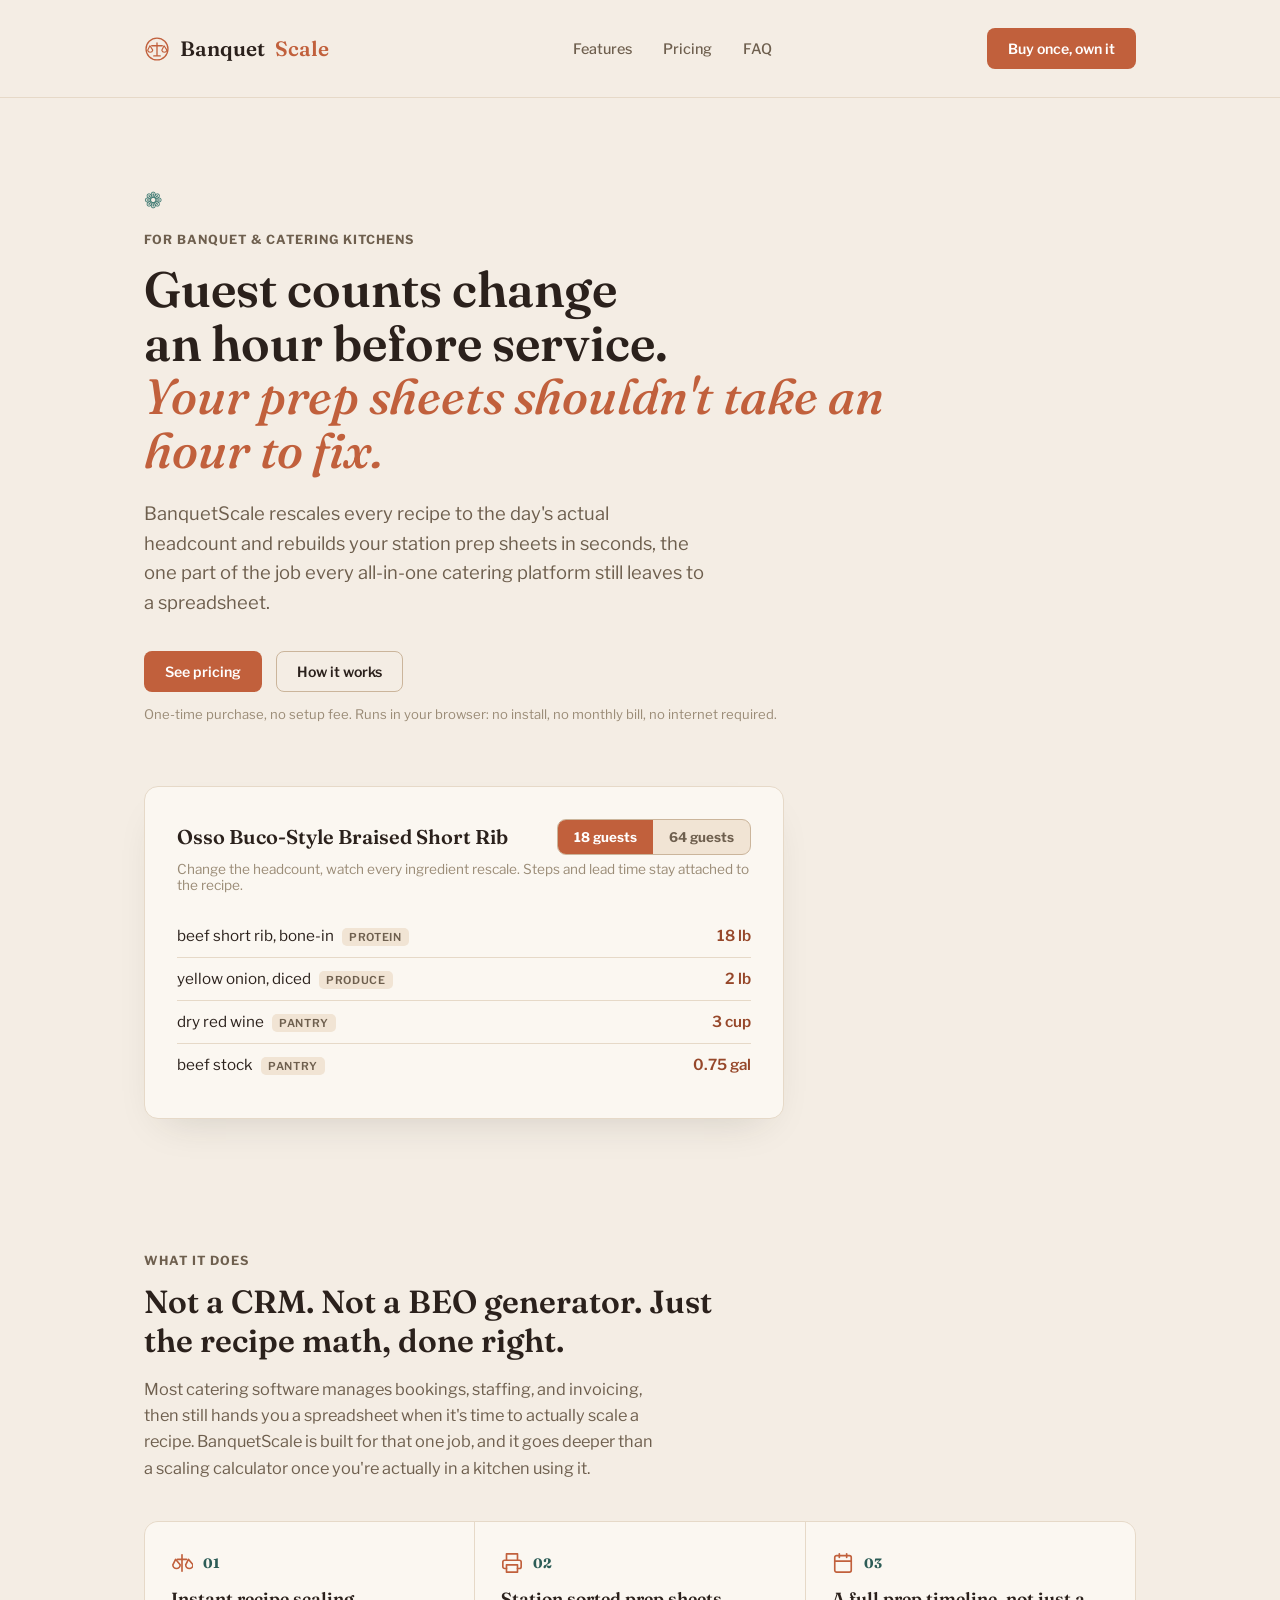
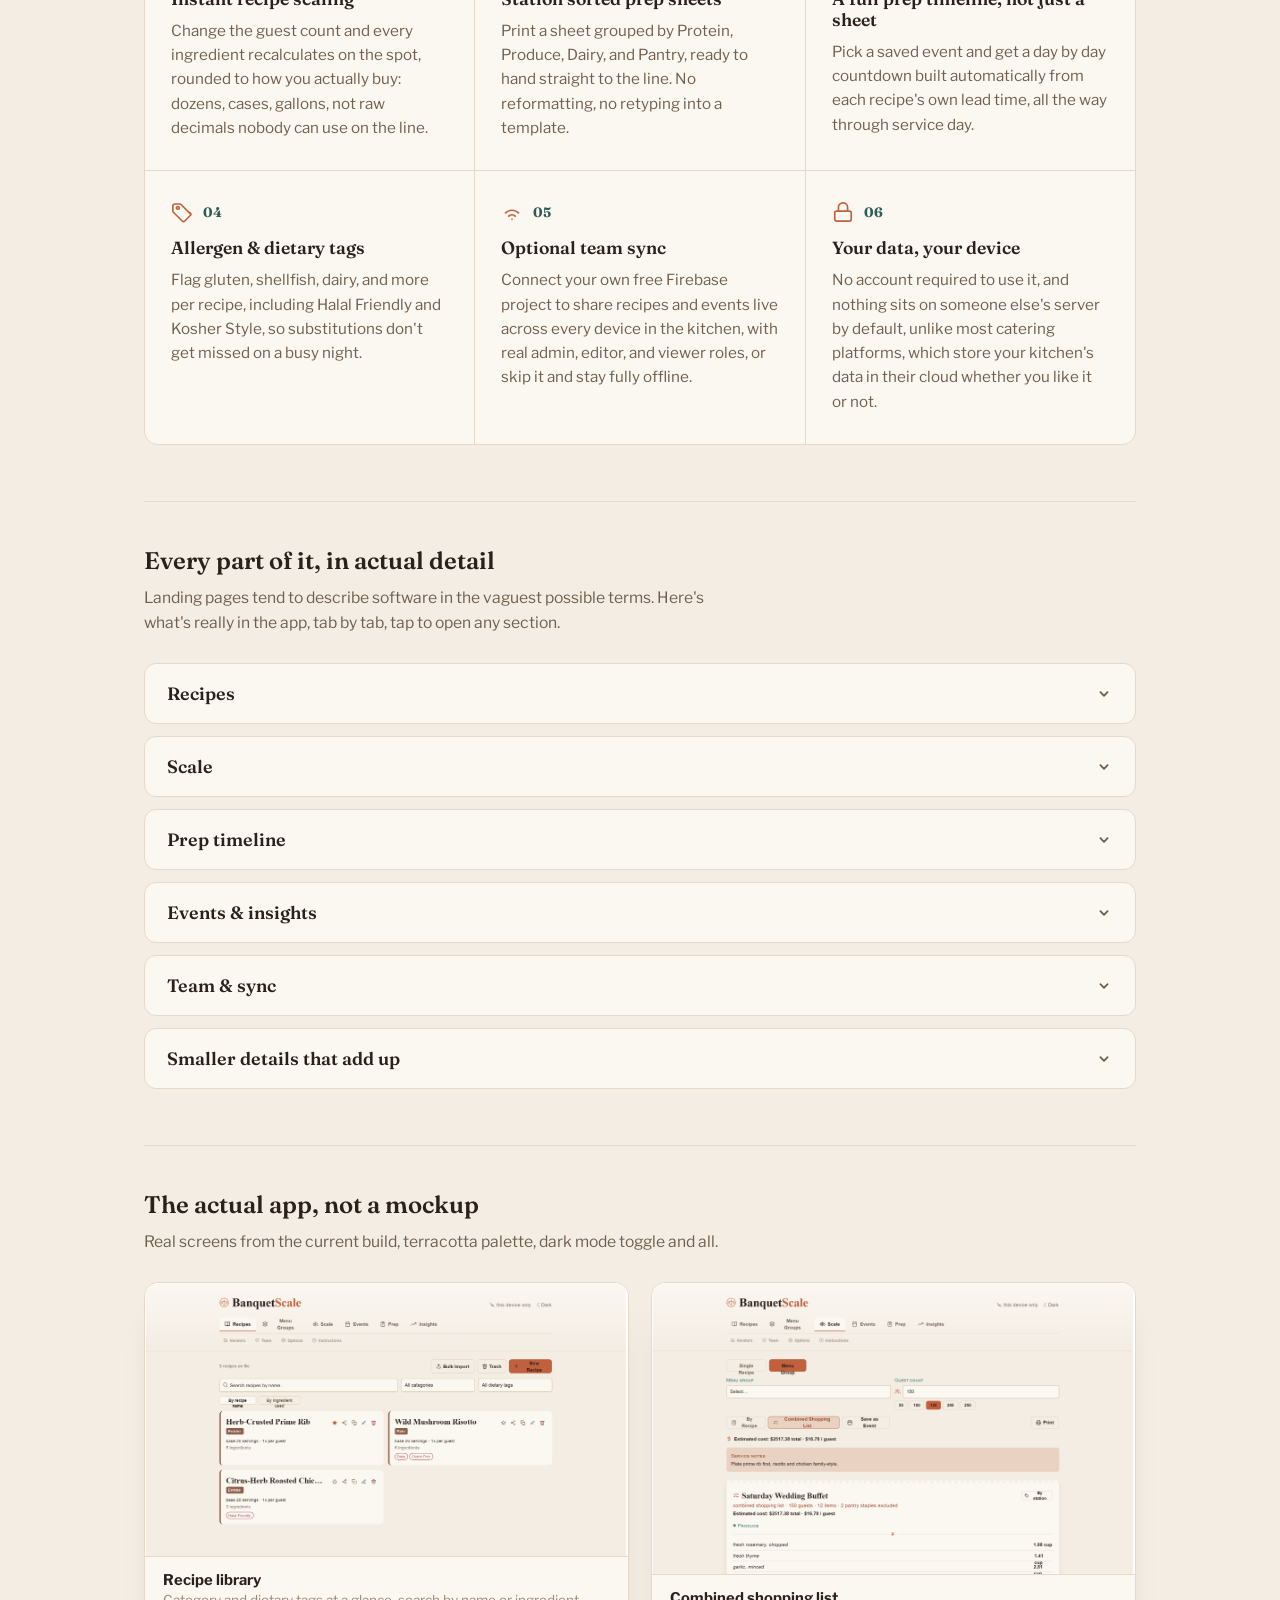
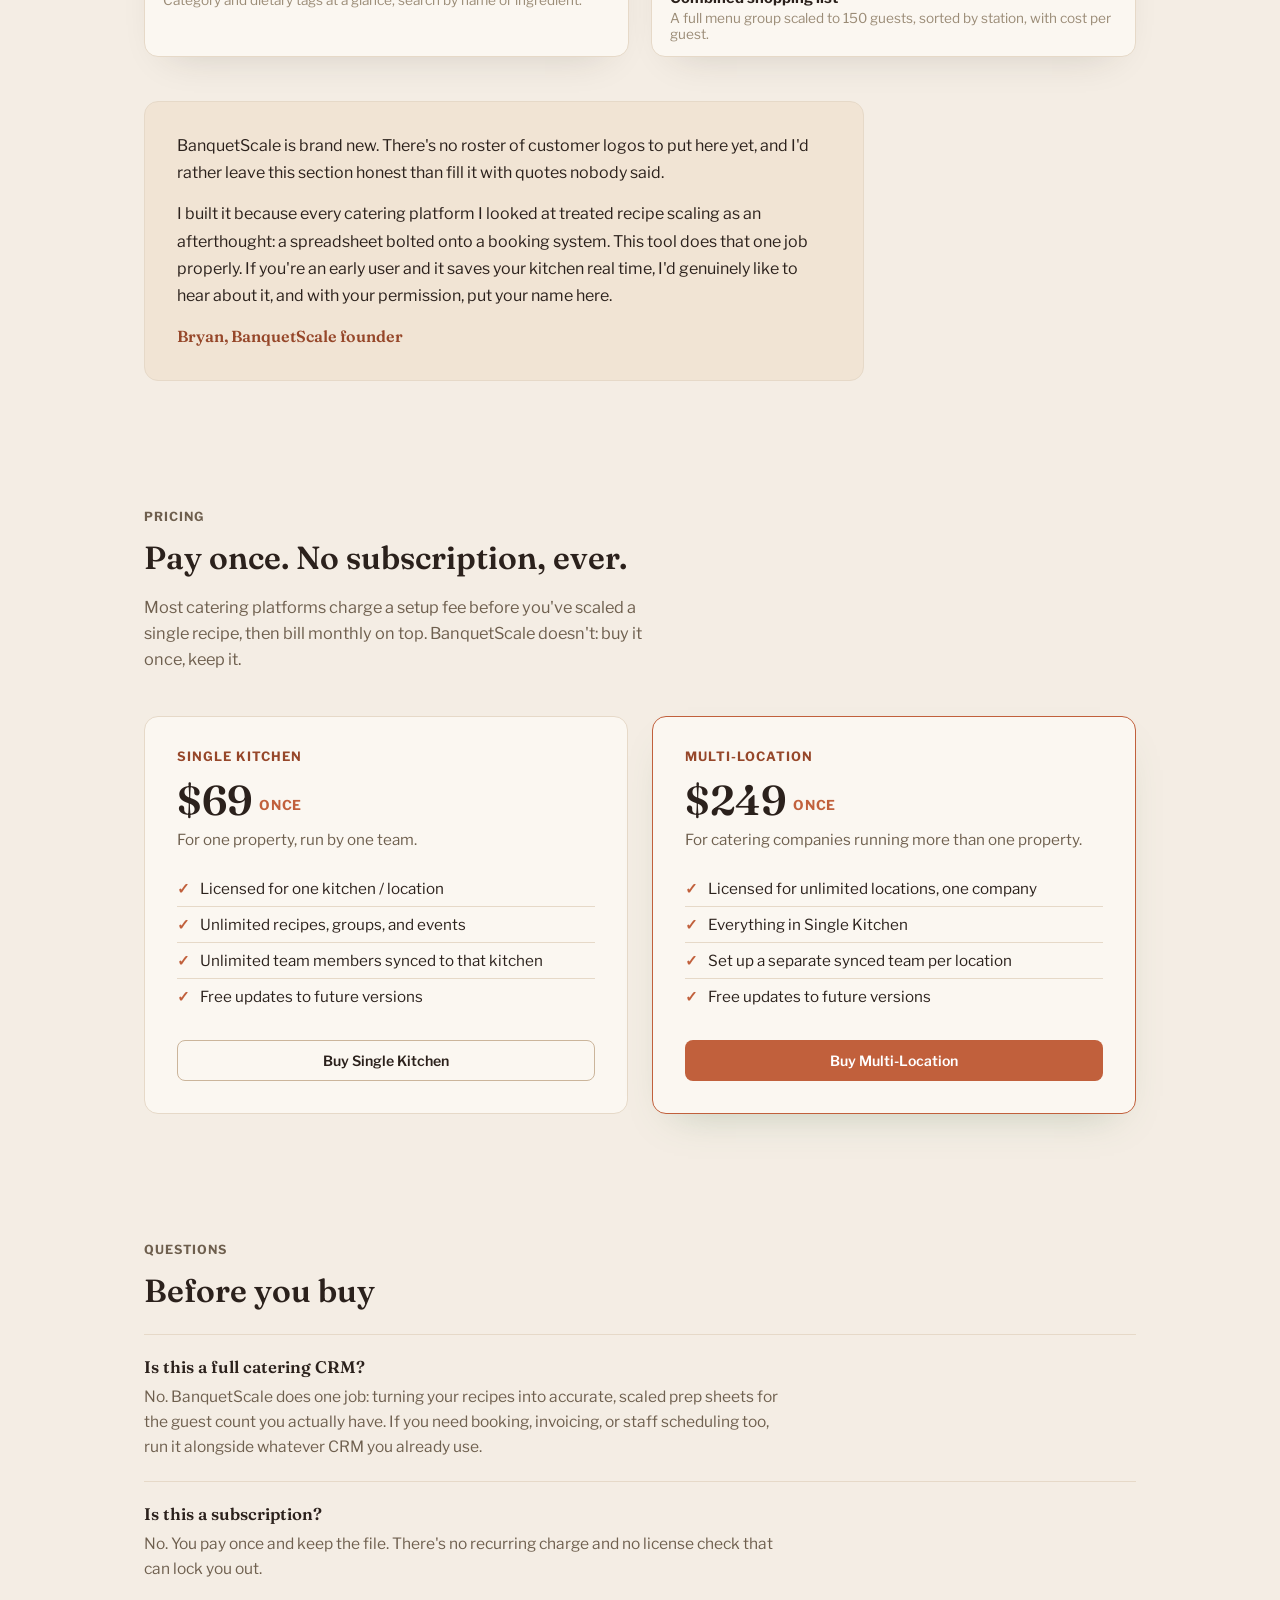
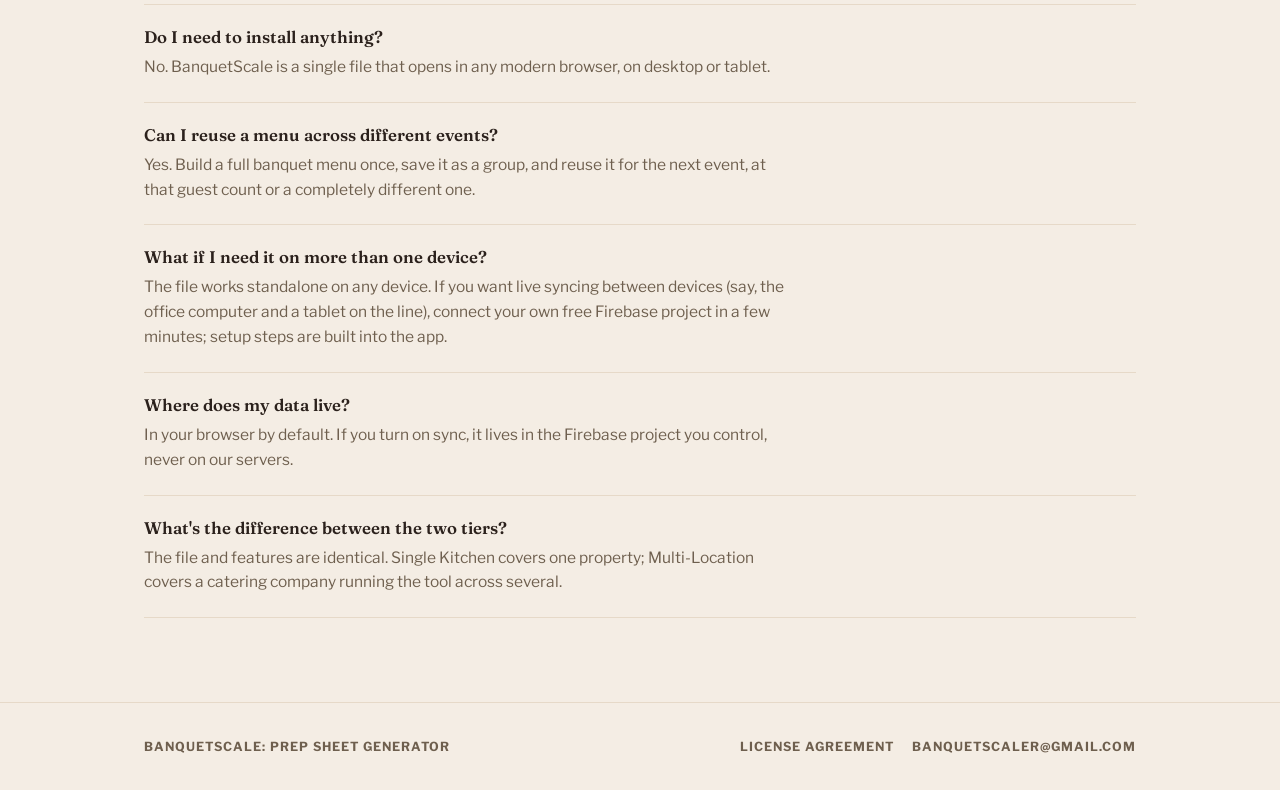
==== commit b85f5111: "Update landing page: terracotta rebrand, real screenshots, founder note, cleaned copy" ====
--- a/index.html
+++ b/index.html
@@ -3,8 +3,8 @@
 <head>
 <meta charset="UTF-8" />
 <meta name="viewport" content="width=device-width, initial-scale=1.0" />
-<title>BanquetScale — Prep Sheets and Recipe Scaling for Banquet Kitchens</title>
-<meta name="description" content="Recipe scaling and prep sheets for banquet kitchens — the part every all-in-one catering platform still leaves to a spreadsheet. One-time purchase, no subscription." />
+<title>BanquetScale: Prep Sheets and Recipe Scaling for Banquet Kitchens</title>
+<meta name="description" content="Recipe scaling and prep sheets for banquet kitchens, the part every all-in-one catering platform still leaves to a spreadsheet. One-time purchase, no subscription." />
 <meta name="color-scheme" content="light only">
 <meta name="theme-color" content="#F1EFE1">
 <link rel="preconnect" href="https://fonts.googleapis.com">
@@ -13,10 +13,10 @@
 <style>
   :root{
     color-scheme: light;
-    --bg:#F1EFE1; --paper:#FBFAF4; --paperAlt:#F1ECD9; --ink:#2B2A20;
-    --accent:#4C7A52; --accentDeep:#365939; --accentSoft:#DCE7D6;
-    --gold:#BD8A3F; --goldDeep:#8C6428; --line:#E4DFC9; --lineStrong:#C7C0A1;
-    --muted:#6B6852; --mutedDark:#4A4736;
+    --bg:#F4EDE4; --paper:#FBF7F1; --paperAlt:#F1E4D4; --ink:#2B211C;
+    --accent:#C1603C; --accentDeep:#96472A; --accentSoft:#EAD2C2;
+    --gold:#3F7A72; --goldDeep:#2C5C56; --line:#E6D9C8; --lineStrong:#CBB59B;
+    --muted:#9A8B76; --mutedDark:#6E5F4E;
   }
   *{box-sizing:border-box;}
   html{scroll-behavior:smooth;}
@@ -90,7 +90,9 @@
 
   .features{display:grid; grid-template-columns:repeat(3,1fr); gap:1px; background:var(--line); border:1px solid var(--line); border-radius:14px; overflow:hidden; margin-top:40px;}
   .feature{background:var(--paper); padding:30px 26px;}
-  .feature .num{font-family:'Fraunces',serif; font-size:.85rem; color:var(--goldDeep); font-weight:700; margin-bottom:14px; display:block;}
+  .feature-top{display:flex; align-items:center; gap:10px; margin-bottom:14px;}
+  .feature-icon{width:22px; height:22px; color:var(--accent); flex-shrink:0;}
+  .feature .num{font-family:'Fraunces',serif; font-size:.85rem; color:var(--goldDeep); font-weight:700; display:block;}
   .feature h3{font-size:1.1rem; margin:0 0 10px; font-weight:600; color:var(--ink);}
   .feature p{font-size:.95rem; color:var(--mutedDark); line-height:1.6; margin:0;}
 
@@ -120,6 +122,7 @@
   .price-eyebrow{font-size:.8rem; letter-spacing:.08em; text-transform:uppercase; font-weight:700; color:var(--accentDeep); margin-bottom:10px;}
   .price-amt{font-family:'Fraunces',serif; font-size:2.6rem; font-weight:600; margin:0 0 4px; color:var(--ink);}
   .price-amt sup{font-size:1rem; font-weight:500; color:var(--mutedDark);}
+  .price-once{font-family:'Libre Franklin',sans-serif; font-size:.85rem; font-weight:700; letter-spacing:.06em; text-transform:uppercase; color:var(--accent); margin-left:6px; vertical-align:middle;}
   .price-desc{color:var(--mutedDark); font-size:.95rem; margin:0 0 22px;}
   .price-list{list-style:none; margin:0 0 26px; padding:0; font-size:.95rem; color:var(--ink);}
   .price-list li{padding:8px 0; border-top:1px solid var(--line); display:flex; gap:10px;}
@@ -133,15 +136,48 @@
   .faq-item h3{font-size:1.05rem; font-weight:600; margin:0 0 8px; color:var(--ink);}
   .faq-item p{font-size:.97rem; color:var(--mutedDark); line-height:1.6; margin:0; max-width:640px;}
 
+  /* Screenshots */
+  .shots{margin-top:56px; padding-top:44px; border-top:1px solid var(--line);}
+  .shots-head{max-width:600px; margin-bottom:28px;}
+  .shots-head h3{font-family:'Fraunces',serif; font-size:1.5rem; font-weight:600; color:var(--ink); margin:0 0 10px;}
+  .shots-head p{font-size:.98rem; color:var(--mutedDark); line-height:1.6; margin:0;}
+  .shots-grid{display:grid; grid-template-columns:1fr 1fr; gap:22px;}
+  .shot-card{background:var(--paper); border:1px solid var(--line); border-radius:14px; overflow:hidden; box-shadow:0 18px 40px -24px rgba(43,42,32,.2);}
+  .shot-card img{display:block; width:100%; height:auto; border-bottom:1px solid var(--line);}
+  .shot-caption{padding:14px 18px;}
+  .shot-caption .cap-title{font-weight:700; font-size:.92rem; color:var(--ink); margin:0 0 3px;}
+  .shot-caption .cap-desc{font-size:.85rem; color:var(--muted); margin:0;}
+
+  /* Founder note (honest social proof, no fabricated testimonials) */
+  .founder-note{margin-top:44px; background:var(--paperAlt); border:1px solid var(--line); border-radius:14px; padding:30px 32px; max-width:720px;}
+  .founder-note p{font-size:1rem; color:var(--ink); line-height:1.7; margin:0 0 14px;}
+  .founder-note p:last-child{margin-bottom:0;}
+  .founder-note .sign{font-family:'Fraunces',serif; font-weight:600; color:var(--accentDeep);}
+
+  @media (max-width:760px){
+    .shots-grid{grid-template-columns:1fr;}
+  }
+
   footer{border-top:1px solid var(--line); padding:36px 0; margin-top:20px;}
   .footer-inner{display:flex; justify-content:space-between; align-items:center; flex-wrap:wrap; gap:14px;}
   .footer-inner .label{font-size:.78rem;}
+  .footer-links{display:flex; gap:18px; align-items:center;}
+  .footer-links a{font-size:.78rem; font-weight:700; letter-spacing:.08em; text-transform:uppercase; color:var(--mutedDark); text-decoration:none;}
+  .footer-links a:hover{color:var(--ink);}
+
+  .mobile-nav{display:none;}
 
   @media (max-width:760px){
     .hero h1{font-size:2.2rem;}
     .features{grid-template-columns:1fr;}
     .pricing-grid{grid-template-columns:1fr;}
     nav{display:none;}
+    .mobile-nav{display:block; position:relative;}
+    .mobile-nav summary{list-style:none; cursor:pointer; font-size:1.4rem; line-height:1; padding:8px 10px; color:var(--ink); border:1.5px solid var(--lineStrong); border-radius:8px;}
+    .mobile-nav summary::-webkit-details-marker{display:none;}
+    .mobile-nav-links{position:absolute; right:0; top:calc(100% + 8px); background:var(--paper); border:1px solid var(--line); border-radius:10px; padding:8px; display:flex; flex-direction:column; gap:2px; box-shadow:0 18px 40px -18px rgba(43,33,28,.35); z-index:30; min-width:160px;}
+    .mobile-nav-links a{padding:9px 14px; font-size:.92rem; font-weight:600; color:var(--mutedDark); text-decoration:none; border-radius:6px; white-space:nowrap;}
+    .mobile-nav-links a:hover{background:var(--paperAlt); color:var(--ink);}
     .demo{padding:24px 20px;}
     .demo-head{flex-direction:column; align-items:stretch;}
     .demo-toggle{width:100%;}
@@ -158,7 +194,7 @@
 <header>
   <div class="wrap header-inner">
     <div class="brand">
-      <svg width="26" height="26" viewBox="0 0 32 32"><circle cx="16" cy="16" r="15" fill="#F1EFE1"/><circle cx="16" cy="16" r="13.5" stroke="#4C7A52" stroke-width="1.6" fill="none"/><path d="M16 8.5v15M9.5 12h13M12 24.5h8" stroke="#4C7A52" stroke-width="1.6" stroke-linecap="round"/><path d="M7.3 12l-2.8 5.4a3.2 3.2 0 0 0 6.3 0z" stroke="#4C7A52" stroke-width="1.4" fill="none" stroke-linecap="round" stroke-linejoin="round"/><path d="M24.7 12l-2.8 5.4a3.2 3.2 0 0 0 6.3 0z" stroke="#4C7A52" stroke-width="1.4" fill="none" stroke-linecap="round" stroke-linejoin="round"/></svg>
+      <svg width="26" height="26" viewBox="0 0 32 32"><circle cx="16" cy="16" r="15" fill="#F4EDE4"/><circle cx="16" cy="16" r="13.5" stroke="#C1603C" stroke-width="1.6" fill="none"/><path d="M16 8.5v15M9.5 12h13M12 24.5h8" stroke="#C1603C" stroke-width="1.6" stroke-linecap="round"/><path d="M7.3 12l-2.8 5.4a3.2 3.2 0 0 0 6.3 0z" stroke="#C1603C" stroke-width="1.4" fill="none" stroke-linecap="round" stroke-linejoin="round"/><path d="M24.7 12l-2.8 5.4a3.2 3.2 0 0 0 6.3 0z" stroke="#C1603C" stroke-width="1.4" fill="none" stroke-linecap="round" stroke-linejoin="round"/></svg>
       Banquet<span>Scale</span>
     </div>
     <nav>
@@ -166,6 +202,14 @@
       <a href="#pricing">Pricing</a>
       <a href="#faq">FAQ</a>
     </nav>
+    <details class="mobile-nav">
+      <summary aria-label="Menu">☰</summary>
+      <div class="mobile-nav-links">
+        <a href="#features">Features</a>
+        <a href="#pricing">Pricing</a>
+        <a href="#faq">FAQ</a>
+      </div>
+    </details>
     <a href="#pricing" class="btn btn-primary">Buy once, own it</a>
   </div>
 </header>
@@ -175,12 +219,12 @@
     <span class="ornament">❁</span>
     <div class="label" style="margin-bottom:16px;">For banquet & catering kitchens</div>
     <h1>Guest counts change<br>an hour before service.<br><em>Your prep sheets shouldn't take an hour to fix.</em></h1>
-    <p class="lede">BanquetScale rescales every recipe to the day's actual headcount and rebuilds your station prep sheets in seconds — the one part of the job every all-in-one catering platform still leaves to a spreadsheet.</p>
+    <p class="lede">BanquetScale rescales every recipe to the day's actual headcount and rebuilds your station prep sheets in seconds, the one part of the job every all-in-one catering platform still leaves to a spreadsheet.</p>
     <div class="hero-actions">
       <a href="#pricing" class="btn btn-primary">See pricing</a>
       <a href="#demo" class="btn btn-ghost">How it works</a>
     </div>
-    <p class="hero-note">One-time purchase, no setup fee. Runs in your browser — no install, no monthly bill, no internet required.</p>
+    <p class="hero-note">One-time purchase, no setup fee. Runs in your browser: no install, no monthly bill, no internet required.</p>
 
     <div class="demo" id="demo">
       <div class="demo-head">
@@ -204,12 +248,12 @@
       <p>Most catering software manages bookings, staffing, and invoicing, then still hands you a spreadsheet when it's time to actually scale a recipe. BanquetScale is built for that one job, and it goes deeper than a scaling calculator once you're actually in a kitchen using it.</p>
     </div>
     <div class="features">
-      <div class="feature"><span class="num">01</span><h3>Instant recipe scaling</h3><p>Change the guest count and every ingredient recalculates on the spot, rounded to how you actually buy: dozens, cases, gallons, not raw decimals nobody can use on the line.</p></div>
-      <div class="feature"><span class="num">02</span><h3>Station sorted prep sheets</h3><p>Print a sheet grouped by Protein, Produce, Dairy, and Pantry, ready to hand straight to the line. No reformatting, no retyping into a template.</p></div>
-      <div class="feature"><span class="num">03</span><h3>A full prep timeline, not just a sheet</h3><p>Pick a saved event and get a day by day countdown built automatically from each recipe's own lead time, all the way through service day.</p></div>
-      <div class="feature"><span class="num">04</span><h3>Allergen & dietary tags</h3><p>Flag gluten, shellfish, dairy, and more per recipe, including Halal Friendly and Kosher Style, so substitutions don't get missed on a busy night.</p></div>
-      <div class="feature"><span class="num">05</span><h3>Optional team sync</h3><p>Connect your own free Firebase project to share recipes and events live across every device in the kitchen, with real admin, editor, and viewer roles, or skip it and stay fully offline.</p></div>
-      <div class="feature"><span class="num">06</span><h3>Your data, your device</h3><p>No account required to use it, and nothing sits on someone else's server by default, unlike most catering platforms, which store your kitchen's data in their cloud whether you like it or not.</p></div>
+      <div class="feature"><div class="feature-top"><svg class="feature-icon" viewBox="0 0 24 24" fill="none" stroke="currentColor" stroke-width="1.8" stroke-linecap="round" stroke-linejoin="round"><path d="M12 3v18"/><path d="M7 8h10"/><path d="M5 8l-3 6a4 4 0 0 0 8 0z"/><path d="M19 8l-3 6a4 4 0 0 0 8 0z"/></svg><span class="num">01</span></div><h3>Instant recipe scaling</h3><p>Change the guest count and every ingredient recalculates on the spot, rounded to how you actually buy: dozens, cases, gallons, not raw decimals nobody can use on the line.</p></div>
+      <div class="feature"><div class="feature-top"><svg class="feature-icon" viewBox="0 0 24 24" fill="none" stroke="currentColor" stroke-width="1.8" stroke-linecap="round" stroke-linejoin="round"><polyline points="6 9 6 2 18 2 18 9"/><path d="M6 18H4a2 2 0 0 1-2-2v-5a2 2 0 0 1 2-2h16a2 2 0 0 1 2 2v5a2 2 0 0 1-2 2h-2"/><rect x="6" y="14" width="12" height="8"/></svg><span class="num">02</span></div><h3>Station sorted prep sheets</h3><p>Print a sheet grouped by Protein, Produce, Dairy, and Pantry, ready to hand straight to the line. No reformatting, no retyping into a template.</p></div>
+      <div class="feature"><div class="feature-top"><svg class="feature-icon" viewBox="0 0 24 24" fill="none" stroke="currentColor" stroke-width="1.8" stroke-linecap="round" stroke-linejoin="round"><rect x="3" y="4" width="18" height="18" rx="2"/><line x1="16" y1="2" x2="16" y2="6"/><line x1="8" y1="2" x2="8" y2="6"/><line x1="3" y1="10" x2="21" y2="10"/></svg><span class="num">03</span></div><h3>A full prep timeline, not just a sheet</h3><p>Pick a saved event and get a day by day countdown built automatically from each recipe's own lead time, all the way through service day.</p></div>
+      <div class="feature"><div class="feature-top"><svg class="feature-icon" viewBox="0 0 24 24" fill="none" stroke="currentColor" stroke-width="1.8" stroke-linecap="round" stroke-linejoin="round"><path d="M20.59 13.41L11 3.83A2 2 0 0 0 9.59 3.24H4a2 2 0 0 0-2 2v5.59a2 2 0 0 0 .59 1.41l9.58 9.59a2 2 0 0 0 2.82 0l6-6a2 2 0 0 0 0-2.82Z"/><circle cx="7.5" cy="7.5" r="1.5"/></svg><span class="num">04</span></div><h3>Allergen & dietary tags</h3><p>Flag gluten, shellfish, dairy, and more per recipe, including Halal Friendly and Kosher Style, so substitutions don't get missed on a busy night.</p></div>
+      <div class="feature"><div class="feature-top"><svg class="feature-icon" viewBox="0 0 24 24" fill="none" stroke="currentColor" stroke-width="1.8" stroke-linecap="round" stroke-linejoin="round"><path d="M5 13a10 10 0 0 1 14 0"/><path d="M8.5 16.5a5 5 0 0 1 7 0"/><line x1="12" y1="20" x2="12.01" y2="20"/></svg><span class="num">05</span></div><h3>Optional team sync</h3><p>Connect your own free Firebase project to share recipes and events live across every device in the kitchen, with real admin, editor, and viewer roles, or skip it and stay fully offline.</p></div>
+      <div class="feature"><div class="feature-top"><svg class="feature-icon" viewBox="0 0 24 24" fill="none" stroke="currentColor" stroke-width="1.8" stroke-linecap="round" stroke-linejoin="round"><rect x="3" y="11" width="18" height="11" rx="2"/><path d="M7 11V7a5 5 0 0 1 10 0v4"/></svg><span class="num">06</span></div><h3>Your data, your device</h3><p>No account required to use it, and nothing sits on someone else's server by default, unlike most catering platforms, which store your kitchen's data in their cloud whether you like it or not.</p></div>
     </div>
 
     <div class="deepdive">
@@ -272,6 +316,35 @@
         </div>
       </details>
     </div>
+
+    <div class="shots" id="screenshots">
+      <div class="shots-head">
+        <h3>The actual app, not a mockup</h3>
+        <p>Real screens from the current build, terracotta palette, dark mode toggle and all.</p>
+      </div>
+      <div class="shots-grid">
+        <div class="shot-card">
+          <img src="assets/screenshot-recipes.png" alt="BanquetScale recipe library showing Herb-Crusted Prime Rib, Wild Mushroom Risotto, and Citrus-Herb Roasted Chicken with category and dietary tags" loading="lazy">
+          <div class="shot-caption">
+            <p class="cap-title">Recipe library</p>
+            <p class="cap-desc">Category and dietary tags at a glance, search by name or ingredient.</p>
+          </div>
+        </div>
+        <div class="shot-card">
+          <img src="assets/screenshot-scale.png" alt="BanquetScale combined shopping list for a Saturday wedding buffet scaled to 150 guests, sorted by station with estimated cost" loading="lazy">
+          <div class="shot-caption">
+            <p class="cap-title">Combined shopping list</p>
+            <p class="cap-desc">A full menu group scaled to 150 guests, sorted by station, with cost per guest.</p>
+          </div>
+        </div>
+      </div>
+
+      <div class="founder-note">
+        <p>BanquetScale is brand new. There's no roster of customer logos to put here yet, and I'd rather leave this section honest than fill it with quotes nobody said.</p>
+        <p>I built it because every catering platform I looked at treated recipe scaling as an afterthought: a spreadsheet bolted onto a booking system. This tool does that one job properly. If you're an early user and it saves your kitchen real time, I'd genuinely like to hear about it, and with your permission, put your name here.</p>
+        <p class="sign">Bryan, BanquetScale founder</p>
+      </div>
+    </div>
   </div>
 </section>
 
@@ -280,12 +353,12 @@
     <div class="label section-label">Pricing</div>
     <div class="section-head">
       <h2>Pay once. No subscription, ever.</h2>
-      <p>Most catering platforms charge a setup fee before you've scaled a single recipe, then bill monthly on top. BanquetScale doesn't — buy it once, keep it.</p>
+      <p>Most catering platforms charge a setup fee before you've scaled a single recipe, then bill monthly on top. BanquetScale doesn't: buy it once, keep it.</p>
     </div>
     <div class="pricing-grid">
       <div class="price-card">
         <div class="price-eyebrow">Single Kitchen</div>
-        <p class="price-amt">$69</p>
+        <p class="price-amt">$69<span class="price-once">once</span></p>
         <p class="price-desc">For one property, run by one team.</p>
         <ul class="price-list">
           <li>Licensed for one kitchen / location</li>
@@ -297,7 +370,7 @@
       </div>
       <div class="price-card featured">
         <div class="price-eyebrow">Multi-Location</div>
-        <p class="price-amt">$249</p>
+        <p class="price-amt">$249<span class="price-once">once</span></p>
         <p class="price-desc">For catering companies running more than one property.</p>
         <ul class="price-list">
           <li>Licensed for unlimited locations, one company</li>
@@ -316,12 +389,12 @@
     <div class="label section-label">Questions</div>
     <div class="section-head"><h2>Before you buy</h2></div>
     <div style="margin-top:24px;">
-      <div class="faq-item"><h3>Is this a full catering CRM?</h3><p>No — BanquetScale does one job: turning your recipes into accurate, scaled prep sheets for the guest count you actually have. If you need booking, invoicing, or staff scheduling too, run it alongside whatever CRM you already use.</p></div>
+      <div class="faq-item"><h3>Is this a full catering CRM?</h3><p>No. BanquetScale does one job: turning your recipes into accurate, scaled prep sheets for the guest count you actually have. If you need booking, invoicing, or staff scheduling too, run it alongside whatever CRM you already use.</p></div>
       <div class="faq-item"><h3>Is this a subscription?</h3><p>No. You pay once and keep the file. There's no recurring charge and no license check that can lock you out.</p></div>
       <div class="faq-item"><h3>Do I need to install anything?</h3><p>No. BanquetScale is a single file that opens in any modern browser, on desktop or tablet.</p></div>
-      <div class="faq-item"><h3>Can I reuse a menu across different events?</h3><p>Yes. Build a full banquet menu once, save it as a group, and reuse it for the next event — at that guest count or a completely different one.</p></div>
-      <div class="faq-item"><h3>What if I need it on more than one device?</h3><p>The file works standalone on any device. If you want live syncing between devices — say, the office computer and a tablet on the line — connect your own free Firebase project in a few minutes; setup steps are built into the app.</p></div>
-      <div class="faq-item"><h3>Where does my data live?</h3><p>In your browser by default. If you turn on sync, it lives in the Firebase project you control — never on our servers.</p></div>
+      <div class="faq-item"><h3>Can I reuse a menu across different events?</h3><p>Yes. Build a full banquet menu once, save it as a group, and reuse it for the next event, at that guest count or a completely different one.</p></div>
+      <div class="faq-item"><h3>What if I need it on more than one device?</h3><p>The file works standalone on any device. If you want live syncing between devices (say, the office computer and a tablet on the line), connect your own free Firebase project in a few minutes; setup steps are built into the app.</p></div>
+      <div class="faq-item"><h3>Where does my data live?</h3><p>In your browser by default. If you turn on sync, it lives in the Firebase project you control, never on our servers.</p></div>
       <div class="faq-item"><h3>What's the difference between the two tiers?</h3><p>The file and features are identical. Single Kitchen covers one property; Multi-Location covers a catering company running the tool across several.</p></div>
     </div>
   </div>
@@ -329,8 +402,11 @@
 
 <footer>
   <div class="wrap footer-inner">
-    <div class="label">BanquetScale — Prep Sheet Generator</div>
-    <div class="label">Questions before buying? Email BanquetScaler@gmail.com</div>
+    <div class="label">BanquetScale: Prep Sheet Generator</div>
+    <div class="footer-links">
+      <a href="/terms.html">License Agreement</a>
+      <a href="mailto:BanquetScaler@gmail.com">BanquetScaler@gmail.com</a>
+    </div>
   </div>
 </footer>
 
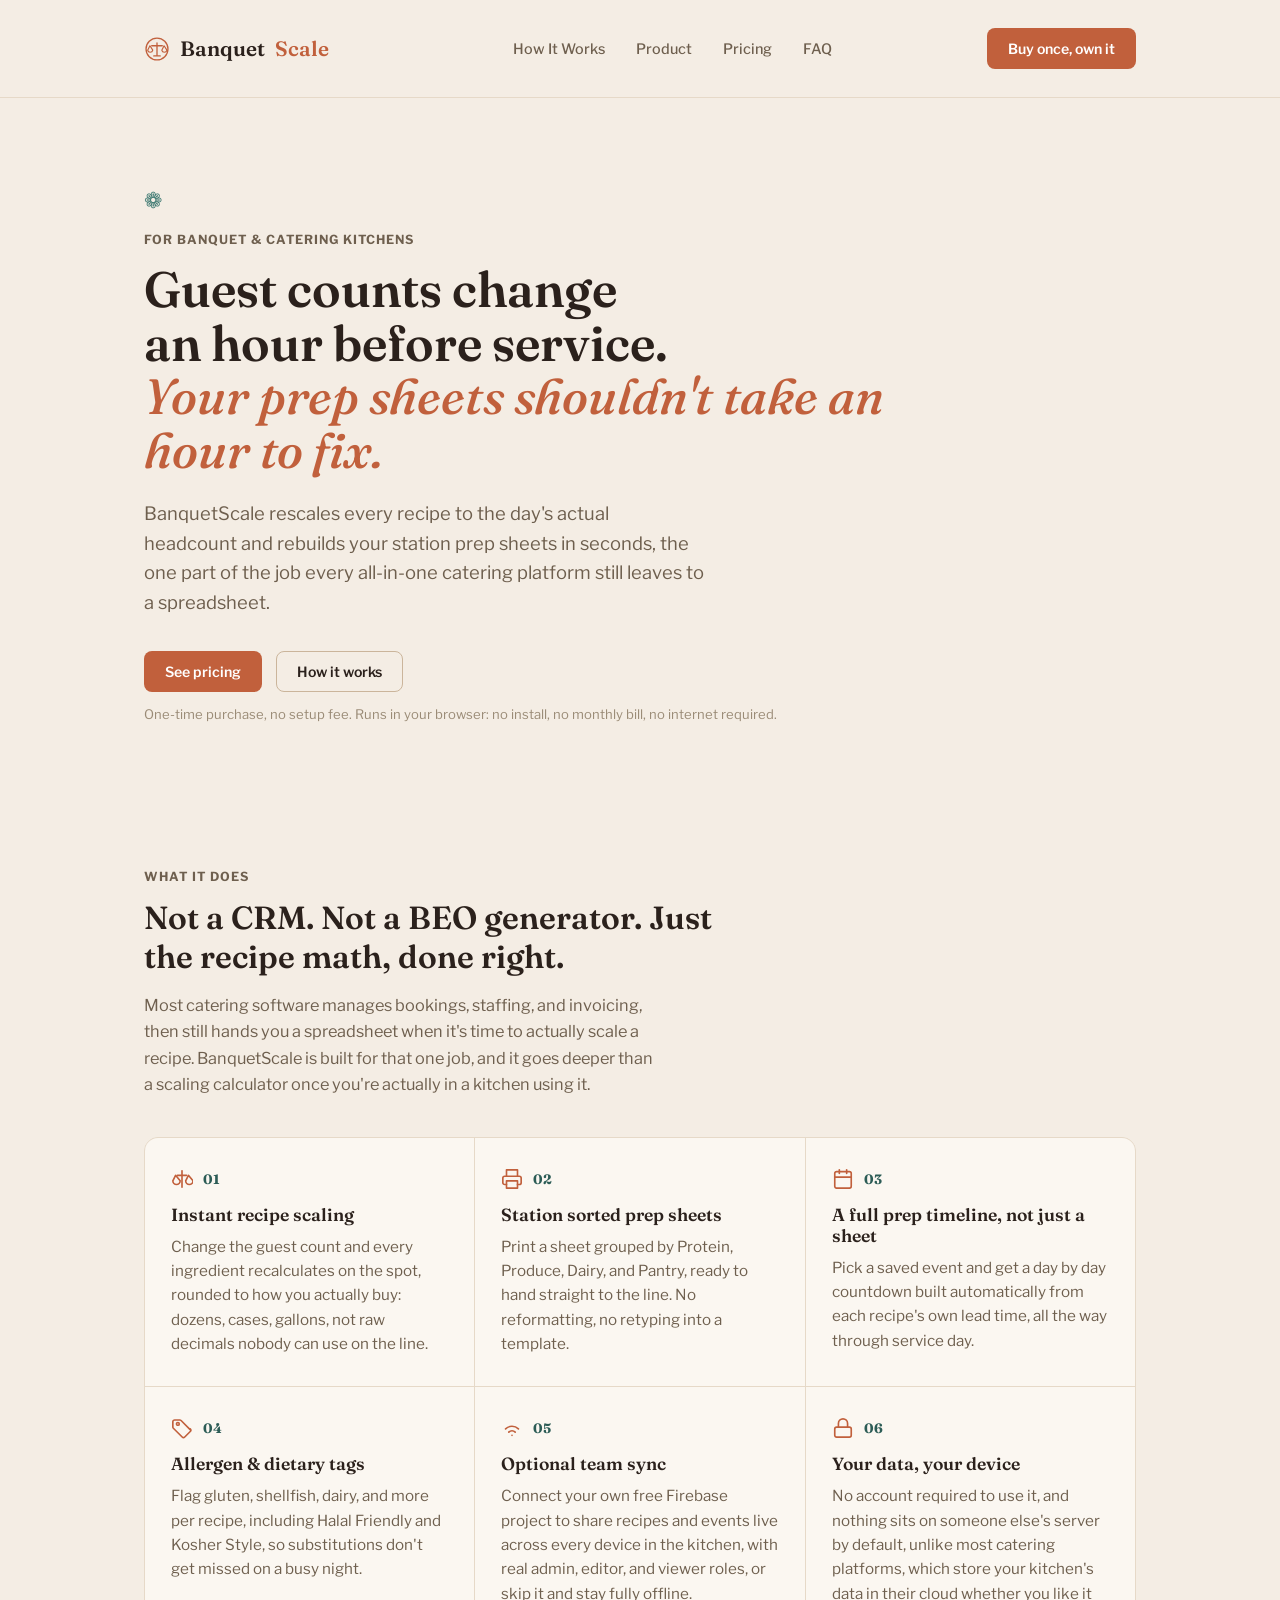
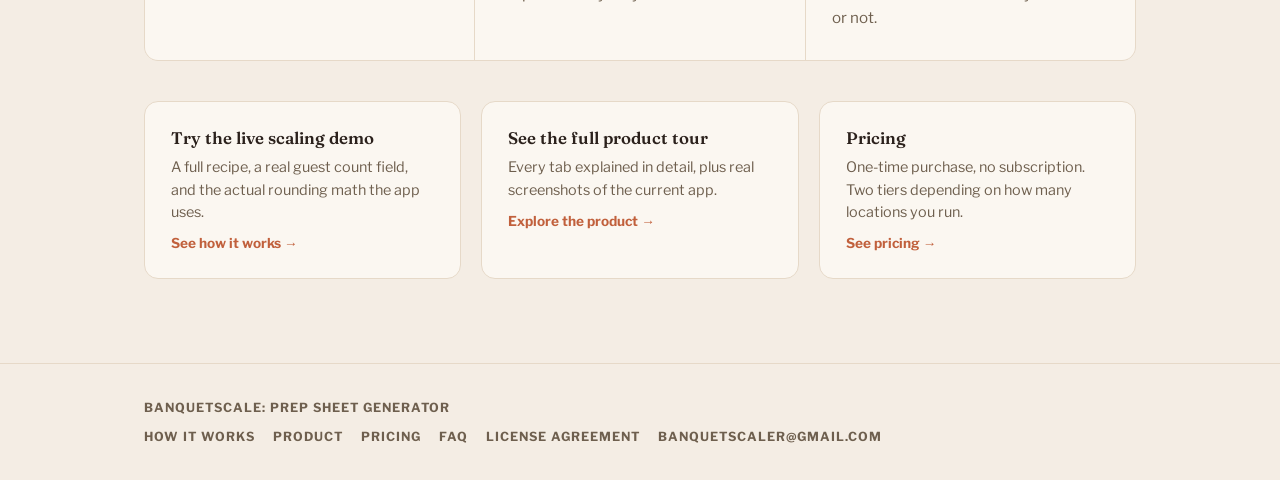
==== commit 68534ef6: "Split marketing site into multi-page structure, add interactive How It Works demo, add imperial/metr" ====
--- a/index.html
+++ b/index.html
@@ -10,207 +10,32 @@
 <link rel="preconnect" href="https://fonts.googleapis.com">
 <link rel="preconnect" href="https://fonts.gstatic.com" crossorigin>
 <link href="https://fonts.googleapis.com/css2?family=Fraunces:opsz,wght@9..144,500;9..144,600;9..144,700&family=Libre+Franklin:ital,wght@0,400;0,500;0,600;0,700;1,400;1,500&display=swap" rel="stylesheet">
-<style>
-  :root{
-    color-scheme: light;
-    --bg:#F4EDE4; --paper:#FBF7F1; --paperAlt:#F1E4D4; --ink:#2B211C;
-    --accent:#C1603C; --accentDeep:#96472A; --accentSoft:#EAD2C2;
-    --gold:#3F7A72; --goldDeep:#2C5C56; --line:#E6D9C8; --lineStrong:#CBB59B;
-    --muted:#9A8B76; --mutedDark:#6E5F4E;
-  }
-  *{box-sizing:border-box;}
-  html{scroll-behavior:smooth;}
-  body{
-    margin:0; background:var(--bg); color:var(--ink);
-    font-family:'Libre Franklin',sans-serif;
-    -webkit-font-smoothing:antialiased;
-  }
-  h1,h2,h3,.display{font-family:'Fraunces',serif;}
-  .label{font-family:'Libre Franklin',sans-serif; letter-spacing:.08em; text-transform:uppercase; font-size:.78rem; font-weight:700; color:var(--mutedDark);}
-  .wrap{max-width:1040px; margin:0 auto; padding:0 24px;}
-  a{color:inherit;}
-
-  /* Header */
-  header{padding:28px 0; border-bottom:1px solid var(--line);}
-  .header-inner{display:flex; align-items:center; justify-content:space-between;}
-  .brand{display:flex; align-items:center; gap:10px; font-family:'Fraunces',serif; font-size:1.3rem; font-weight:600;}
-  .brand svg{flex-shrink:0;}
-  .brand span{color:var(--accent);}
-  nav a{margin-left:28px; font-size:.9rem; font-weight:500; text-decoration:none; color:var(--mutedDark);}
-  nav a:hover{color:var(--ink);}
-  .btn{
-    display:inline-block; padding:11px 20px; border-radius:8px; font-weight:600; font-size:.88rem;
-    text-decoration:none; border:1px solid transparent; cursor:pointer;
-  }
-  .btn-primary{background:var(--accent); color:#fff;}
-  .btn-primary:hover{background:var(--accentDeep);}
-  .btn-ghost{border-color:var(--lineStrong); color:var(--ink);}
-  .btn-ghost:hover{background:var(--paperAlt);}
-
-  /* Hero */
-  .hero{padding:88px 0 70px; position:relative;}
-  .ornament{color:var(--gold); font-size:1.4rem; display:block; margin-bottom:18px;}
-  .hero h1{font-size:3.1rem; line-height:1.08; font-weight:600; margin:0 0 22px; max-width:760px;}
-  .hero h1 em{font-style:italic; color:var(--accent); font-weight:500;}
-  .hero p.lede{font-size:1.15rem; color:var(--mutedDark); max-width:560px; line-height:1.6; margin:0 0 34px;}
-  .hero-actions{display:flex; gap:14px; align-items:center; flex-wrap:wrap;}
-  .hero-note{font-size:.82rem; color:var(--muted); margin-top:14px;}
-
-  /* Scaling demo card - the signature element */
-  .demo{
-    margin-top:64px; background:var(--paper); border:1px solid var(--line); border-radius:14px;
-    padding:32px; max-width:640px; box-shadow:0 18px 40px -20px rgba(43,42,32,.18);
-  }
-  .demo-head{display:flex; justify-content:space-between; align-items:center; gap:16px; margin-bottom:6px; flex-wrap:wrap;}
-  .demo-title{font-family:'Fraunces',serif; font-size:1.25rem; font-weight:600; flex:1 1 auto; min-width:180px;}
-  .demo-toggle{display:flex; border:1.5px solid var(--lineStrong); border-radius:9px; overflow:hidden; font-size:.85rem; flex-shrink:0; background:var(--paperAlt);}
-  .demo-toggle button{
-    border:none; background:transparent; padding:9px 16px; font-family:inherit; font-weight:700;
-    color:var(--mutedDark); cursor:pointer; white-space:nowrap;
-  }
-  .demo-toggle button.active{background:var(--accent); color:#fff;}
-  .demo-sub{font-size:.85rem; color:var(--muted); margin-bottom:22px;}
-  .ingredient-row{
-    display:flex; align-items:center; justify-content:space-between; padding:11px 0;
-    border-bottom:1px solid var(--line); font-size:.95rem;
-  }
-  .ingredient-row:last-child{border-bottom:none;}
-  .ingredient-name{color:var(--ink);}
-  .ingredient-amt{font-variant-numeric:tabular-nums; font-weight:600; color:var(--accentDeep); transition:opacity .15s;}
-  .station-tag{
-    display:inline-block; font-size:.68rem; font-weight:600; letter-spacing:.06em; text-transform:uppercase;
-    color:var(--mutedDark); background:var(--paperAlt); border-radius:5px; padding:2px 7px; margin-left:8px;
-  }
-
-  /* Sections */
-  section{padding:64px 0;}
-  .section-label{margin-bottom:14px;}
-  .section-head h2{font-size:2rem; font-weight:600; margin:0 0 12px; max-width:600px;}
-  .section-head p{color:var(--mutedDark); max-width:520px; line-height:1.6; font-size:1.02rem;}
-
-  .features{display:grid; grid-template-columns:repeat(3,1fr); gap:1px; background:var(--line); border:1px solid var(--line); border-radius:14px; overflow:hidden; margin-top:40px;}
-  .feature{background:var(--paper); padding:30px 26px;}
-  .feature-top{display:flex; align-items:center; gap:10px; margin-bottom:14px;}
-  .feature-icon{width:22px; height:22px; color:var(--accent); flex-shrink:0;}
-  .feature .num{font-family:'Fraunces',serif; font-size:.85rem; color:var(--goldDeep); font-weight:700; display:block;}
-  .feature h3{font-size:1.1rem; margin:0 0 10px; font-weight:600; color:var(--ink);}
-  .feature p{font-size:.95rem; color:var(--mutedDark); line-height:1.6; margin:0;}
-
-  /* Deep dive accordion */
-  .deepdive{margin-top:56px; padding-top:44px; border-top:1px solid var(--line);}
-  .deepdive-head{max-width:600px; margin-bottom:28px;}
-  .deepdive-head h3{font-family:'Fraunces',serif; font-size:1.5rem; font-weight:600; color:var(--ink); margin:0 0 10px;}
-  .deepdive-head p{font-size:.98rem; color:var(--mutedDark); line-height:1.6; margin:0;}
-  .dd-item{background:var(--paper); border:1px solid var(--line); border-radius:12px; margin-bottom:12px; overflow:hidden;}
-  .dd-item summary{
-    list-style:none; cursor:pointer; padding:18px 22px; display:flex; align-items:center; justify-content:space-between;
-    font-family:'Fraunces',serif; font-size:1.12rem; font-weight:600; color:var(--ink); gap:12px;
-  }
-  .dd-item summary::-webkit-details-marker{display:none;}
-  .dd-item summary .chev{color:var(--mutedDark); flex-shrink:0; transition:transform .18s;}
-  .dd-item[open] summary .chev{transform:rotate(180deg);}
-  .dd-item[open] summary{border-bottom:1px solid var(--line);}
-  .dd-body{padding:20px 22px 24px;}
-  .dd-body p{font-size:.96rem; color:var(--mutedDark); line-height:1.65; margin:0 0 14px;}
-  .dd-body p:last-child{margin-bottom:0;}
-  .dd-body strong{color:var(--ink);}
-
-  /* Pricing */
-  .pricing-grid{display:grid; grid-template-columns:1fr 1fr; gap:24px; margin-top:44px;}
-  .price-card{background:var(--paper); border:1px solid var(--line); border-radius:14px; padding:32px;}
-  .price-card.featured{border-color:var(--accent); box-shadow:0 18px 40px -22px rgba(76,122,82,.35);}
-  .price-eyebrow{font-size:.8rem; letter-spacing:.08em; text-transform:uppercase; font-weight:700; color:var(--accentDeep); margin-bottom:10px;}
-  .price-amt{font-family:'Fraunces',serif; font-size:2.6rem; font-weight:600; margin:0 0 4px; color:var(--ink);}
-  .price-amt sup{font-size:1rem; font-weight:500; color:var(--mutedDark);}
-  .price-once{font-family:'Libre Franklin',sans-serif; font-size:.85rem; font-weight:700; letter-spacing:.06em; text-transform:uppercase; color:var(--accent); margin-left:6px; vertical-align:middle;}
-  .price-desc{color:var(--mutedDark); font-size:.95rem; margin:0 0 22px;}
-  .price-list{list-style:none; margin:0 0 26px; padding:0; font-size:.95rem; color:var(--ink);}
-  .price-list li{padding:8px 0; border-top:1px solid var(--line); display:flex; gap:10px;}
-  .price-list li:first-child{border-top:none;}
-  .price-list li::before{content:"✓"; color:var(--accent); font-weight:700;}
-  .price-card .btn{width:100%; text-align:center;}
-
-  /* FAQ */
-  .faq-item{border-top:1px solid var(--line); padding:22px 0;}
-  .faq-item:last-child{border-bottom:1px solid var(--line);}
-  .faq-item h3{font-size:1.05rem; font-weight:600; margin:0 0 8px; color:var(--ink);}
-  .faq-item p{font-size:.97rem; color:var(--mutedDark); line-height:1.6; margin:0; max-width:640px;}
-
-  /* Screenshots */
-  .shots{margin-top:56px; padding-top:44px; border-top:1px solid var(--line);}
-  .shots-head{max-width:600px; margin-bottom:28px;}
-  .shots-head h3{font-family:'Fraunces',serif; font-size:1.5rem; font-weight:600; color:var(--ink); margin:0 0 10px;}
-  .shots-head p{font-size:.98rem; color:var(--mutedDark); line-height:1.6; margin:0;}
-  .shots-grid{display:grid; grid-template-columns:1fr 1fr; gap:22px;}
-  .shot-card{background:var(--paper); border:1px solid var(--line); border-radius:14px; overflow:hidden; box-shadow:0 18px 40px -24px rgba(43,42,32,.2);}
-  .shot-card img{display:block; width:100%; height:auto; border-bottom:1px solid var(--line);}
-  .shot-caption{padding:14px 18px;}
-  .shot-caption .cap-title{font-weight:700; font-size:.92rem; color:var(--ink); margin:0 0 3px;}
-  .shot-caption .cap-desc{font-size:.85rem; color:var(--muted); margin:0;}
-
-  /* Founder note (honest social proof, no fabricated testimonials) */
-  .founder-note{margin-top:44px; background:var(--paperAlt); border:1px solid var(--line); border-radius:14px; padding:30px 32px; max-width:720px;}
-  .founder-note p{font-size:1rem; color:var(--ink); line-height:1.7; margin:0 0 14px;}
-  .founder-note p:last-child{margin-bottom:0;}
-  .founder-note .sign{font-family:'Fraunces',serif; font-weight:600; color:var(--accentDeep);}
-
-  @media (max-width:760px){
-    .shots-grid{grid-template-columns:1fr;}
-  }
-
-  footer{border-top:1px solid var(--line); padding:36px 0; margin-top:20px;}
-  .footer-inner{display:flex; justify-content:space-between; align-items:center; flex-wrap:wrap; gap:14px;}
-  .footer-inner .label{font-size:.78rem;}
-  .footer-links{display:flex; gap:18px; align-items:center;}
-  .footer-links a{font-size:.78rem; font-weight:700; letter-spacing:.08em; text-transform:uppercase; color:var(--mutedDark); text-decoration:none;}
-  .footer-links a:hover{color:var(--ink);}
-
-  .mobile-nav{display:none;}
-
-  @media (max-width:760px){
-    .hero h1{font-size:2.2rem;}
-    .features{grid-template-columns:1fr;}
-    .pricing-grid{grid-template-columns:1fr;}
-    nav{display:none;}
-    .mobile-nav{display:block; position:relative;}
-    .mobile-nav summary{list-style:none; cursor:pointer; font-size:1.4rem; line-height:1; padding:8px 10px; color:var(--ink); border:1.5px solid var(--lineStrong); border-radius:8px;}
-    .mobile-nav summary::-webkit-details-marker{display:none;}
-    .mobile-nav-links{position:absolute; right:0; top:calc(100% + 8px); background:var(--paper); border:1px solid var(--line); border-radius:10px; padding:8px; display:flex; flex-direction:column; gap:2px; box-shadow:0 18px 40px -18px rgba(43,33,28,.35); z-index:30; min-width:160px;}
-    .mobile-nav-links a{padding:9px 14px; font-size:.92rem; font-weight:600; color:var(--mutedDark); text-decoration:none; border-radius:6px; white-space:nowrap;}
-    .mobile-nav-links a:hover{background:var(--paperAlt); color:var(--ink);}
-    .demo{padding:24px 20px;}
-    .demo-head{flex-direction:column; align-items:stretch;}
-    .demo-toggle{width:100%;}
-    .demo-toggle button{flex:1 1 50%; text-align:center; padding:12px 8px;}
-    .dd-item summary{padding:16px 18px; font-size:1.02rem;}
-    .dd-body{padding:16px 18px 20px;}
-  }
-  @media (prefers-reduced-motion:reduce){ *{transition:none !important;} }
-</style>
-<script src="https://app.lemonsqueezy.com/js/lemon.js" defer></script>
+<link rel="stylesheet" href="styles.css">
 </head>
 <body>
 
 <header>
   <div class="wrap header-inner">
-    <div class="brand">
+    <a href="index.html" class="brand">
       <svg width="26" height="26" viewBox="0 0 32 32"><circle cx="16" cy="16" r="15" fill="#F4EDE4"/><circle cx="16" cy="16" r="13.5" stroke="#C1603C" stroke-width="1.6" fill="none"/><path d="M16 8.5v15M9.5 12h13M12 24.5h8" stroke="#C1603C" stroke-width="1.6" stroke-linecap="round"/><path d="M7.3 12l-2.8 5.4a3.2 3.2 0 0 0 6.3 0z" stroke="#C1603C" stroke-width="1.4" fill="none" stroke-linecap="round" stroke-linejoin="round"/><path d="M24.7 12l-2.8 5.4a3.2 3.2 0 0 0 6.3 0z" stroke="#C1603C" stroke-width="1.4" fill="none" stroke-linecap="round" stroke-linejoin="round"/></svg>
       Banquet<span>Scale</span>
-    </div>
+    </a>
     <nav>
-      <a href="#features">Features</a>
-      <a href="#pricing">Pricing</a>
-      <a href="#faq">FAQ</a>
+      <a href="how-it-works.html">How It Works</a>
+      <a href="product.html">Product</a>
+      <a href="pricing.html">Pricing</a>
+      <a href="faq.html">FAQ</a>
     </nav>
     <details class="mobile-nav">
       <summary aria-label="Menu">☰</summary>
       <div class="mobile-nav-links">
-        <a href="#features">Features</a>
-        <a href="#pricing">Pricing</a>
-        <a href="#faq">FAQ</a>
+        <a href="how-it-works.html">How It Works</a>
+        <a href="product.html">Product</a>
+        <a href="pricing.html">Pricing</a>
+        <a href="faq.html">FAQ</a>
       </div>
     </details>
-    <a href="#pricing" class="btn btn-primary">Buy once, own it</a>
+    <a href="pricing.html" class="btn btn-primary">Buy once, own it</a>
   </div>
 </header>
 
@@ -221,26 +46,14 @@
     <h1>Guest counts change<br>an hour before service.<br><em>Your prep sheets shouldn't take an hour to fix.</em></h1>
     <p class="lede">BanquetScale rescales every recipe to the day's actual headcount and rebuilds your station prep sheets in seconds, the one part of the job every all-in-one catering platform still leaves to a spreadsheet.</p>
     <div class="hero-actions">
-      <a href="#pricing" class="btn btn-primary">See pricing</a>
-      <a href="#demo" class="btn btn-ghost">How it works</a>
+      <a href="pricing.html" class="btn btn-primary">See pricing</a>
+      <a href="how-it-works.html" class="btn btn-ghost">How it works</a>
     </div>
     <p class="hero-note">One-time purchase, no setup fee. Runs in your browser: no install, no monthly bill, no internet required.</p>
-
-    <div class="demo" id="demo">
-      <div class="demo-head">
-        <div class="demo-title">Osso Buco-Style Braised Short Rib</div>
-        <div class="demo-toggle">
-          <button id="btn18" class="active" onclick="setGuests(18)">18 guests</button>
-          <button id="btn64" onclick="setGuests(64)">64 guests</button>
-        </div>
-      </div>
-      <div class="demo-sub">Change the headcount, watch every ingredient rescale. Steps and lead time stay attached to the recipe.</div>
-      <div id="rows"></div>
-    </div>
   </div>
 </section>
 
-<section id="features">
+<section>
   <div class="wrap">
     <div class="label section-label">What it does</div>
     <div class="section-head">
@@ -256,146 +69,22 @@
       <div class="feature"><div class="feature-top"><svg class="feature-icon" viewBox="0 0 24 24" fill="none" stroke="currentColor" stroke-width="1.8" stroke-linecap="round" stroke-linejoin="round"><rect x="3" y="11" width="18" height="11" rx="2"/><path d="M7 11V7a5 5 0 0 1 10 0v4"/></svg><span class="num">06</span></div><h3>Your data, your device</h3><p>No account required to use it, and nothing sits on someone else's server by default, unlike most catering platforms, which store your kitchen's data in their cloud whether you like it or not.</p></div>
     </div>
 
-    <div class="deepdive">
-      <div class="deepdive-head">
-        <h3>Every part of it, in actual detail</h3>
-        <p>Landing pages tend to describe software in the vaguest possible terms. Here's what's really in the app, tab by tab, tap to open any section.</p>
-      </div>
-
-      <details class="dd-item">
-        <summary><span>Recipes</span><svg class="chev" width="18" height="18" viewBox="0 0 20 20"><path d="M6 8l4 4 4-4" stroke="currentColor" stroke-width="2" fill="none" stroke-linecap="round" stroke-linejoin="round"/></svg></summary>
-        <div class="dd-body">
-          <p><strong>Two fast ways to build your recipe book.</strong> Paste & Parse takes ingredient lines copied straight from an old recipe card, something like "5 lb beef chuck," and splits each one into name, amount, and unit automatically. Bulk Import goes further: paste several full recipes at once using a simple text format (name, category, servings, then a list of ingredients) so a whole binder of house recipes can go in during one sitting instead of one screen at a time.</p>
-          <p><strong>Every ingredient carries real prep logic, not just a quantity.</strong> Set a "round up to nearest" rule so a scaled amount always lands on something you'd actually buy, whole cases, whole pans, instead of a raw decimal. Give it a custom label so the prep sheet reads "case (5 lb)" instead of just "lb." Tag it to a prep station (Protein, Produce, Dairy, Pantry, and so on), which is what makes the station sorted prep sheets and shopping lists possible later. Add a cost per unit if you track food cost, or skip it entirely if you don't.</p>
-          <p><strong>Base servings versus servings per guest.</strong> Base servings is how many people the recipe as written feeds. Servings per guest is how many portions one guest actually eats, usually 1, but a buffet side people tend to double up on can be set to 1.5, and that adjustment carries through every future scale.</p>
-          <p><strong>Nothing is ever really gone by accident.</strong> Delete a recipe and it sits in a 30 day trash instead of vanishing, so a mistake is recoverable. Search can flip between recipe name and ingredient, which matters the moment a delivery falls through and you need to know instantly which dishes on tonight's menu use shrimp.</p>
-        </div>
-      </details>
-
-      <details class="dd-item">
-        <summary><span>Scale</span><svg class="chev" width="18" height="18" viewBox="0 0 20 20"><path d="M6 8l4 4 4-4" stroke="currentColor" stroke-width="2" fill="none" stroke-linecap="round" stroke-linejoin="round"/></svg></summary>
-        <div class="dd-body">
-          <p>Pick a single recipe or a full menu group, enter a guest count, and every ingredient recalculates using each recipe's own rounding rules at once. Servings per guest can be nudged for one dish right on the ticket itself, without touching the underlying recipe, useful when this particular crowd is clearly going to go back for seconds on the pasta.</p>
-          <p>A warning banner appears if a recipe is being pushed to an extreme multiplier of its base size, either direction, which is your signal to sanity check the numbers before committing to a shopping trip based on them.</p>
-          <p>For a full menu group, switch to the Combined Shopping List and every ingredient across every dish gets added together and sorted by station, so nobody is shopping the buffet one recipe at a time. Print gives a clean black and white version for the kitchen, no app background, no clutter, just ingredients and method. Save as Event locks in this exact guest count and every adjustment so it can be reloaded precisely later.</p>
-        </div>
-      </details>
-
-      <details class="dd-item">
-        <summary><span>Prep timeline</span><svg class="chev" width="18" height="18" viewBox="0 0 20 20"><path d="M6 8l4 4 4-4" stroke="currentColor" stroke-width="2" fill="none" stroke-linecap="round" stroke-linejoin="round"/></svg></summary>
-        <div class="dd-body">
-          <p>This is the part most recipe scalers don't have at all. Pick a saved event and the app builds a day by day checklist automatically, counting backward from the event date. Every recipe carries its own lead time, same day, one day ahead, and so on, set once in the recipe editor, and the timeline sorts each dish into the correct prep day on its own without you doing that math by hand every single time.</p>
-          <p>An ordering day gets built straight from the combined shopping list, with its own adjustable lead time separate from the prep days. Every checkbox on the timeline is saved as you go, and if sync is turned on, checking something off on one device shows it checked for the whole team on theirs too. It prints clean enough to tape to a wall.</p>
-        </div>
-      </details>
-
-      <details class="dd-item">
-        <summary><span>Events & insights</span><svg class="chev" width="18" height="18" viewBox="0 0 20 20"><path d="M6 8l4 4 4-4" stroke="currentColor" stroke-width="2" fill="none" stroke-linecap="round" stroke-linejoin="round"/></svg></summary>
-        <div class="dd-body">
-          <p>An event is a saved snapshot of a scaled recipe or menu group: the guest count, every adjustment, and, once you fill it in afterward, how it actually went. Log Results after service captures a one to five star rating, a waste or leftover note, and optional revenue per dish.</p>
-          <p>Insights turns that logged history into something you can actually use: which dishes get booked most often, which are rated highest, an estimated profitability comparing logged revenue against ingredient cost, and a running waste log across every event you've recorded. It's honest about how much data backs each number too. A dish rated after one event is shown differently than one rated after ten, so you're never trusting a trend that isn't really there yet.</p>
-        </div>
-      </details>
-
-      <details class="dd-item">
-        <summary><span>Team & sync</span><svg class="chev" width="18" height="18" viewBox="0 0 20 20"><path d="M6 8l4 4 4-4" stroke="currentColor" stroke-width="2" fill="none" stroke-linecap="round" stroke-linejoin="round"/></svg></summary>
-        <div class="dd-body">
-          <p>Sync is entirely optional and off by default. Recipes live only in your browser until you choose to turn it on, and turning it on means connecting your own free Firebase project, not a server BanquetScale runs, so your kitchen's data never sits on infrastructure someone else controls.</p>
-          <p>Once connected, the first person to sign up becomes admin automatically. Everyone after that needs approval, or an admin can invite someone by email ahead of time so they skip the waiting queue entirely and land straight in with the role you picked. Three roles: admin has full control and manages the team, editor can add and change recipes, groups, and events, viewer can browse, scale, and print but can't change anything, which is exactly the access a line cook usually needs and nothing more.</p>
-        </div>
-      </details>
-
-      <details class="dd-item">
-        <summary><span>Smaller details that add up</span><svg class="chev" width="18" height="18" viewBox="0 0 20 20"><path d="M6 8l4 4 4-4" stroke="currentColor" stroke-width="2" fill="none" stroke-linecap="round" stroke-linejoin="round"/></svg></summary>
-        <div class="dd-body">
-          <p><strong>Cook Mode</strong> gives any scaled recipe a large text, distraction free view with checkable ingredients and steps, and keeps the screen from sleeping where the browser supports it, so a phone propped on a shelf stays lit through the whole prep.</p>
-          <p><strong>Pantry staples.</strong> Mark an ingredient as a staple in the recipe editor and it's automatically left off combined shopping lists, since nobody needs "salt" printed on a supplier order.</p>
-          <p><strong>Step level timers.</strong> Set a timer length on a method step and a tappable countdown appears everywhere that step shows up, on the recipe, on the ticket, in Cook Mode.</p>
-          <p><strong>Vendors & suppliers.</strong> Keep a simple contact list in Options, then assign a vendor to any ingredient to group a shopping list by supplier instead of by station, useful the moment you're placing three separate orders instead of walking one list around a kitchen.</p>
-          <p><strong>Favorites, photos, backups.</strong> Star a recipe or menu group to float it to the top of its list. Photos attached to a recipe are resized automatically before saving so they stay small even synced across devices. And a full backup of every recipe, group, and event can be exported to a JSON file at any time from Options, independent of whether sync is turned on.</p>
-        </div>
-      </details>
-    </div>
-
-    <div class="shots" id="screenshots">
-      <div class="shots-head">
-        <h3>The actual app, not a mockup</h3>
-        <p>Real screens from the current build, terracotta palette, dark mode toggle and all.</p>
-      </div>
-      <div class="shots-grid">
-        <div class="shot-card">
-          <img src="assets/screenshot-recipes.png" alt="BanquetScale recipe library showing Herb-Crusted Prime Rib, Wild Mushroom Risotto, and Citrus-Herb Roasted Chicken with category and dietary tags" loading="lazy">
-          <div class="shot-caption">
-            <p class="cap-title">Recipe library</p>
-            <p class="cap-desc">Category and dietary tags at a glance, search by name or ingredient.</p>
-          </div>
-        </div>
-        <div class="shot-card">
-          <img src="assets/screenshot-scale.png" alt="BanquetScale combined shopping list for a Saturday wedding buffet scaled to 150 guests, sorted by station with estimated cost" loading="lazy">
-          <div class="shot-caption">
-            <p class="cap-title">Combined shopping list</p>
-            <p class="cap-desc">A full menu group scaled to 150 guests, sorted by station, with cost per guest.</p>
-          </div>
-        </div>
-      </div>
-
-      <div class="founder-note">
-        <p>BanquetScale is brand new. There's no roster of customer logos to put here yet, and I'd rather leave this section honest than fill it with quotes nobody said.</p>
-        <p>I built it because every catering platform I looked at treated recipe scaling as an afterthought: a spreadsheet bolted onto a booking system. This tool does that one job properly. If you're an early user and it saves your kitchen real time, I'd genuinely like to hear about it, and with your permission, put your name here.</p>
-        <p class="sign">Bryan, BanquetScale founder</p>
-      </div>
-    </div>
-  </div>
-</section>
-
-<section id="pricing">
-  <div class="wrap">
-    <div class="label section-label">Pricing</div>
-    <div class="section-head">
-      <h2>Pay once. No subscription, ever.</h2>
-      <p>Most catering platforms charge a setup fee before you've scaled a single recipe, then bill monthly on top. BanquetScale doesn't: buy it once, keep it.</p>
-    </div>
-    <div class="pricing-grid">
-      <div class="price-card">
-        <div class="price-eyebrow">Single Kitchen</div>
-        <p class="price-amt">$69<span class="price-once">once</span></p>
-        <p class="price-desc">For one property, run by one team.</p>
-        <ul class="price-list">
-          <li>Licensed for one kitchen / location</li>
-          <li>Unlimited recipes, groups, and events</li>
-          <li>Unlimited team members synced to that kitchen</li>
-          <li>Free updates to future versions</li>
-        </ul>
-        <a href="https://banquetscale.lemonsqueezy.com/checkout/buy/6c53677c-4590-45ed-8a8d-36b726e16bcc" class="btn btn-ghost lemonsqueezy-button">Buy Single Kitchen</a>
-      </div>
-      <div class="price-card featured">
-        <div class="price-eyebrow">Multi-Location</div>
-        <p class="price-amt">$249<span class="price-once">once</span></p>
-        <p class="price-desc">For catering companies running more than one property.</p>
-        <ul class="price-list">
-          <li>Licensed for unlimited locations, one company</li>
-          <li>Everything in Single Kitchen</li>
-          <li>Set up a separate synced team per location</li>
-          <li>Free updates to future versions</li>
-        </ul>
-        <a href="https://banquetscale.lemonsqueezy.com/checkout/buy/a53198a3-b7b2-4e28-a6f1-03bb02771dbf" class="btn btn-primary lemonsqueezy-button">Buy Multi-Location</a>
-      </div>
-    </div>
-  </div>
-</section>
-
-<section id="faq">
-  <div class="wrap">
-    <div class="label section-label">Questions</div>
-    <div class="section-head"><h2>Before you buy</h2></div>
-    <div style="margin-top:24px;">
-      <div class="faq-item"><h3>Is this a full catering CRM?</h3><p>No. BanquetScale does one job: turning your recipes into accurate, scaled prep sheets for the guest count you actually have. If you need booking, invoicing, or staff scheduling too, run it alongside whatever CRM you already use.</p></div>
-      <div class="faq-item"><h3>Is this a subscription?</h3><p>No. You pay once and keep the file. There's no recurring charge and no license check that can lock you out.</p></div>
-      <div class="faq-item"><h3>Do I need to install anything?</h3><p>No. BanquetScale is a single file that opens in any modern browser, on desktop or tablet.</p></div>
-      <div class="faq-item"><h3>Can I reuse a menu across different events?</h3><p>Yes. Build a full banquet menu once, save it as a group, and reuse it for the next event, at that guest count or a completely different one.</p></div>
-      <div class="faq-item"><h3>What if I need it on more than one device?</h3><p>The file works standalone on any device. If you want live syncing between devices (say, the office computer and a tablet on the line), connect your own free Firebase project in a few minutes; setup steps are built into the app.</p></div>
-      <div class="faq-item"><h3>Where does my data live?</h3><p>In your browser by default. If you turn on sync, it lives in the Firebase project you control, never on our servers.</p></div>
-      <div class="faq-item"><h3>What's the difference between the two tiers?</h3><p>The file and features are identical. Single Kitchen covers one property; Multi-Location covers a catering company running the tool across several.</p></div>
+    <div class="nav-cards">
+      <a class="nav-card" href="how-it-works.html">
+        <h3>Try the live scaling demo</h3>
+        <p>A full recipe, a real guest count field, and the actual rounding math the app uses.</p>
+        <span class="arrow">See how it works →</span>
+      </a>
+      <a class="nav-card" href="product.html">
+        <h3>See the full product tour</h3>
+        <p>Every tab explained in detail, plus real screenshots of the current app.</p>
+        <span class="arrow">Explore the product →</span>
+      </a>
+      <a class="nav-card" href="pricing.html">
+        <h3>Pricing</h3>
+        <p>One-time purchase, no subscription. Two tiers depending on how many locations you run.</p>
+        <span class="arrow">See pricing →</span>
+      </a>
     </div>
   </div>
 </section>
@@ -404,39 +93,15 @@
   <div class="wrap footer-inner">
     <div class="label">BanquetScale: Prep Sheet Generator</div>
     <div class="footer-links">
-      <a href="/terms.html">License Agreement</a>
+      <a href="how-it-works.html">How It Works</a>
+      <a href="product.html">Product</a>
+      <a href="pricing.html">Pricing</a>
+      <a href="faq.html">FAQ</a>
+      <a href="terms.html">License Agreement</a>
       <a href="mailto:BanquetScaler@gmail.com">BanquetScaler@gmail.com</a>
     </div>
   </div>
 </footer>
 
-<script>
-  const RECIPE = {
-    18: [
-      { name: "beef short rib, bone-in", amt: "18 lb", station: "Protein" },
-      { name: "yellow onion, diced", amt: "2 lb", station: "Produce" },
-      { name: "dry red wine", amt: "3 cup", station: "Pantry" },
-      { name: "beef stock", amt: "0.75 gal", station: "Pantry" },
-    ],
-    64: [
-      { name: "beef short rib, bone-in", amt: "64 lb", station: "Protein" },
-      { name: "yellow onion, diced", amt: "7.1 lb", station: "Produce" },
-      { name: "dry red wine", amt: "10.7 cup", station: "Pantry" },
-      { name: "beef stock", amt: "2.7 gal", station: "Pantry" },
-    ]
-  };
-  function setGuests(n){
-    document.getElementById('btn18').classList.toggle('active', n===18);
-    document.getElementById('btn64').classList.toggle('active', n===64);
-    const rows = document.getElementById('rows');
-    rows.innerHTML = RECIPE[n].map(r => `
-      <div class="ingredient-row">
-        <span class="ingredient-name">${r.name}<span class="station-tag">${r.station}</span></span>
-        <span class="ingredient-amt">${r.amt}</span>
-      </div>`).join('');
-  }
-  setGuests(18);
-</script>
-
 </body>
 </html>
--- a/styles.css
+++ b/styles.css
@@ -0,0 +1,219 @@
+:root{
+  color-scheme: light;
+  --bg:#F4EDE4; --paper:#FBF7F1; --paperAlt:#F1E4D4; --ink:#2B211C;
+  --accent:#C1603C; --accentDeep:#96472A; --accentSoft:#EAD2C2;
+  --gold:#3F7A72; --goldDeep:#2C5C56; --line:#E6D9C8; --lineStrong:#CBB59B;
+  --muted:#9A8B76; --mutedDark:#6E5F4E;
+}
+*{box-sizing:border-box;}
+html{scroll-behavior:smooth;}
+body{
+  margin:0; background:var(--bg); color:var(--ink);
+  font-family:'Libre Franklin',sans-serif;
+  -webkit-font-smoothing:antialiased;
+}
+h1,h2,h3,.display{font-family:'Fraunces',serif;}
+.label{font-family:'Libre Franklin',sans-serif; letter-spacing:.08em; text-transform:uppercase; font-size:.78rem; font-weight:700; color:var(--mutedDark);}
+.wrap{max-width:1040px; margin:0 auto; padding:0 24px;}
+a{color:inherit;}
+
+/* Header */
+header{padding:28px 0; border-bottom:1px solid var(--line);}
+.header-inner{display:flex; align-items:center; justify-content:space-between;}
+.brand{display:flex; align-items:center; gap:10px; font-family:'Fraunces',serif; font-size:1.3rem; font-weight:600; text-decoration:none;}
+.brand svg{flex-shrink:0;}
+.brand span{color:var(--accent);}
+nav a{margin-left:28px; font-size:.9rem; font-weight:500; text-decoration:none; color:var(--mutedDark);}
+nav a:hover{color:var(--ink);}
+.btn{
+  display:inline-block; padding:11px 20px; border-radius:8px; font-weight:600; font-size:.88rem;
+  text-decoration:none; border:1px solid transparent; cursor:pointer;
+}
+.btn-primary{background:var(--accent); color:#fff;}
+.btn-primary:hover{background:var(--accentDeep);}
+.btn-ghost{border-color:var(--lineStrong); color:var(--ink);}
+.btn-ghost:hover{background:var(--paperAlt);}
+
+/* Hero */
+.hero{padding:88px 0 70px; position:relative;}
+.ornament{color:var(--gold); font-size:1.4rem; display:block; margin-bottom:18px;}
+.hero h1{font-size:3.1rem; line-height:1.08; font-weight:600; margin:0 0 22px; max-width:760px;}
+.hero h1 em{font-style:italic; color:var(--accent); font-weight:500;}
+.hero p.lede{font-size:1.15rem; color:var(--mutedDark); max-width:560px; line-height:1.6; margin:0 0 34px;}
+.hero-actions{display:flex; gap:14px; align-items:center; flex-wrap:wrap;}
+.hero-note{font-size:.82rem; color:var(--muted); margin-top:14px;}
+
+/* Page header (non-home pages) */
+.page-hero{padding:64px 0 8px;}
+
+/* Scaling demo card - the signature element */
+.demo{
+  margin-top:64px; background:var(--paper); border:1px solid var(--line); border-radius:14px;
+  padding:32px; max-width:640px; box-shadow:0 18px 40px -20px rgba(43,42,32,.18);
+}
+.demo-head{display:flex; justify-content:space-between; align-items:center; gap:16px; margin-bottom:6px; flex-wrap:wrap;}
+.demo-title{font-family:'Fraunces',serif; font-size:1.25rem; font-weight:600; flex:1 1 auto; min-width:180px;}
+.demo-toggle{display:flex; border:1.5px solid var(--lineStrong); border-radius:9px; overflow:hidden; font-size:.85rem; flex-shrink:0; background:var(--paperAlt);}
+.demo-toggle button{
+  border:none; background:transparent; padding:9px 16px; font-family:inherit; font-weight:700;
+  color:var(--mutedDark); cursor:pointer; white-space:nowrap;
+}
+.demo-toggle button.active{background:var(--accent); color:#fff;}
+.demo-sub{font-size:.85rem; color:var(--muted); margin-bottom:22px;}
+.ingredient-row{
+  display:flex; align-items:center; justify-content:space-between; padding:11px 0;
+  border-bottom:1px solid var(--line); font-size:.95rem;
+}
+.ingredient-row:last-child{border-bottom:none;}
+.ingredient-name{color:var(--ink);}
+.ingredient-amt{font-variant-numeric:tabular-nums; font-weight:600; color:var(--accentDeep); transition:opacity .15s;}
+.station-tag{
+  display:inline-block; font-size:.68rem; font-weight:600; letter-spacing:.06em; text-transform:uppercase;
+  color:var(--mutedDark); background:var(--paperAlt); border-radius:5px; padding:2px 7px; margin-left:8px;
+}
+
+/* Sections */
+section{padding:64px 0;}
+.section-label{margin-bottom:14px;}
+.section-head h2{font-size:2rem; font-weight:600; margin:0 0 12px; max-width:600px;}
+.section-head p{color:var(--mutedDark); max-width:520px; line-height:1.6; font-size:1.02rem;}
+
+.features{display:grid; grid-template-columns:repeat(3,1fr); gap:1px; background:var(--line); border:1px solid var(--line); border-radius:14px; overflow:hidden; margin-top:40px;}
+.feature{background:var(--paper); padding:30px 26px;}
+.feature-top{display:flex; align-items:center; gap:10px; margin-bottom:14px;}
+.feature-icon{width:22px; height:22px; color:var(--accent); flex-shrink:0;}
+.feature .num{font-family:'Fraunces',serif; font-size:.85rem; color:var(--goldDeep); font-weight:700; display:block;}
+.feature h3{font-size:1.1rem; margin:0 0 10px; font-weight:600; color:var(--ink);}
+.feature p{font-size:.95rem; color:var(--mutedDark); line-height:1.6; margin:0;}
+
+/* Cross-page nav cards (homepage "explore more" row) */
+.nav-cards{display:grid; grid-template-columns:repeat(3,1fr); gap:20px; margin-top:40px;}
+.nav-card{background:var(--paper); border:1px solid var(--line); border-radius:14px; padding:26px; text-decoration:none; color:inherit; display:block; transition:border-color .15s, box-shadow .15s;}
+.nav-card:hover{border-color:var(--lineStrong); box-shadow:0 14px 30px -20px rgba(43,42,32,.25);}
+.nav-card h3{font-size:1.05rem; font-weight:600; margin:0 0 8px; color:var(--ink);}
+.nav-card p{font-size:.9rem; color:var(--mutedDark); margin:0; line-height:1.55;}
+.nav-card .arrow{color:var(--accent); font-weight:700; margin-top:12px; display:inline-block; font-size:.85rem;}
+
+/* Deep dive accordion */
+.deepdive{margin-top:0;}
+.deepdive-head{max-width:600px; margin-bottom:28px;}
+.deepdive-head h3{font-family:'Fraunces',serif; font-size:1.5rem; font-weight:600; color:var(--ink); margin:0 0 10px;}
+.deepdive-head p{font-size:.98rem; color:var(--mutedDark); line-height:1.6; margin:0;}
+.dd-item{background:var(--paper); border:1px solid var(--line); border-radius:12px; margin-bottom:12px; overflow:hidden;}
+.dd-item summary{
+  list-style:none; cursor:pointer; padding:18px 22px; display:flex; align-items:center; justify-content:space-between;
+  font-family:'Fraunces',serif; font-size:1.12rem; font-weight:600; color:var(--ink); gap:12px;
+}
+.dd-item summary::-webkit-details-marker{display:none;}
+.dd-item summary .chev{color:var(--mutedDark); flex-shrink:0; transition:transform .18s;}
+.dd-item[open] summary .chev{transform:rotate(180deg);}
+.dd-item[open] summary{border-bottom:1px solid var(--line);}
+.dd-body{padding:20px 22px 24px;}
+.dd-body p{font-size:.96rem; color:var(--mutedDark); line-height:1.65; margin:0 0 14px;}
+.dd-body p:last-child{margin-bottom:0;}
+.dd-body strong{color:var(--ink);}
+
+/* Pricing */
+.pricing-grid{display:grid; grid-template-columns:1fr 1fr; gap:24px; margin-top:44px;}
+.price-card{background:var(--paper); border:1px solid var(--line); border-radius:14px; padding:32px;}
+.price-card.featured{border-color:var(--accent); box-shadow:0 18px 40px -22px rgba(76,122,82,.35);}
+.price-eyebrow{font-size:.8rem; letter-spacing:.08em; text-transform:uppercase; font-weight:700; color:var(--accentDeep); margin-bottom:10px;}
+.price-amt{font-family:'Fraunces',serif; font-size:2.6rem; font-weight:600; margin:0 0 4px; color:var(--ink);}
+.price-amt sup{font-size:1rem; font-weight:500; color:var(--mutedDark);}
+.price-once{font-family:'Libre Franklin',sans-serif; font-size:.85rem; font-weight:700; letter-spacing:.06em; text-transform:uppercase; color:var(--accent); margin-left:6px; vertical-align:middle;}
+.price-desc{color:var(--mutedDark); font-size:.95rem; margin:0 0 22px;}
+.price-list{list-style:none; margin:0 0 26px; padding:0; font-size:.95rem; color:var(--ink);}
+.price-list li{padding:8px 0; border-top:1px solid var(--line); display:flex; gap:10px;}
+.price-list li:first-child{border-top:none;}
+.price-list li::before{content:"✓"; color:var(--accent); font-weight:700;}
+.price-card .btn{width:100%; text-align:center;}
+
+/* FAQ */
+.faq-item{border-top:1px solid var(--line); padding:22px 0;}
+.faq-item:last-child{border-bottom:1px solid var(--line);}
+.faq-item h3{font-size:1.05rem; font-weight:600; margin:0 0 8px; color:var(--ink);}
+.faq-item p{font-size:.97rem; color:var(--mutedDark); line-height:1.6; margin:0; max-width:640px;}
+
+/* Screenshots */
+.shots{margin-top:0;}
+.shots-head{max-width:600px; margin-bottom:28px;}
+.shots-head h3{font-family:'Fraunces',serif; font-size:1.5rem; font-weight:600; color:var(--ink); margin:0 0 10px;}
+.shots-head p{font-size:.98rem; color:var(--mutedDark); line-height:1.6; margin:0;}
+.shots-grid{display:grid; grid-template-columns:1fr 1fr; gap:22px;}
+.shot-card{background:var(--paper); border:1px solid var(--line); border-radius:14px; overflow:hidden; box-shadow:0 18px 40px -24px rgba(43,42,32,.2);}
+.shot-card img{display:block; width:100%; height:auto; border-bottom:1px solid var(--line);}
+.shot-caption{padding:14px 18px;}
+.shot-caption .cap-title{font-weight:700; font-size:.92rem; color:var(--ink); margin:0 0 3px;}
+.shot-caption .cap-desc{font-size:.85rem; color:var(--muted); margin:0;}
+
+/* Founder note (honest social proof, no fabricated testimonials) */
+.founder-note{margin-top:44px; background:var(--paperAlt); border:1px solid var(--line); border-radius:14px; padding:30px 32px; max-width:720px;}
+.founder-note p{font-size:1rem; color:var(--ink); line-height:1.7; margin:0 0 14px;}
+.founder-note p:last-child{margin-bottom:0;}
+.founder-note .sign{font-family:'Fraunces',serif; font-weight:600; color:var(--accentDeep);}
+
+/* Section divider (used between stacked blocks on a page, replaces old nested-section spacing) */
+.divider{margin-top:56px; padding-top:44px; border-top:1px solid var(--line);}
+
+/* Interactive scale widget (how-it-works page) */
+.scale-widget{background:var(--paper); border:1px solid var(--line); border-radius:14px; padding:32px; box-shadow:0 18px 40px -20px rgba(43,42,32,.18); margin-top:40px;}
+.scale-widget-head{display:flex; justify-content:space-between; align-items:flex-start; gap:20px; flex-wrap:wrap; margin-bottom:22px; padding-bottom:22px; border-bottom:1px solid var(--line);}
+.scale-widget-title{font-family:'Fraunces',serif; font-size:1.4rem; font-weight:600;}
+.scale-widget-sub{font-size:.85rem; color:var(--muted); margin-top:4px;}
+.guest-control{display:flex; flex-direction:column; gap:10px; align-items:flex-end;}
+.guest-input-row{display:flex; align-items:center; gap:8px;}
+.guest-input-row label{font-size:.78rem; font-weight:700; letter-spacing:.06em; text-transform:uppercase; color:var(--mutedDark);}
+.guest-input-row input[type=number]{width:90px; padding:9px 10px; border:1.5px solid var(--lineStrong); border-radius:8px; font-family:inherit; font-size:1rem; font-weight:700; color:var(--ink); background:var(--paperAlt);}
+.guest-chips{display:flex; gap:6px; flex-wrap:wrap; justify-content:flex-end;}
+.guest-chip{border:1.5px solid var(--lineStrong); background:var(--paperAlt); color:var(--mutedDark); font-family:inherit; font-weight:700; font-size:.82rem; padding:7px 12px; border-radius:7px; cursor:pointer;}
+.guest-chip.active{background:var(--accent); border-color:var(--accent); color:#fff;}
+.cost-banner{background:var(--accentSoft); border-radius:10px; padding:14px 18px; font-size:.95rem; font-weight:700; color:var(--accentDeep); margin-bottom:22px;}
+.cost-banner span{font-weight:500; font-size:.85rem; color:var(--mutedDark); display:block; margin-top:2px;}
+.station-group{margin-bottom:20px;}
+.station-group:last-child{margin-bottom:0;}
+.station-name{font-size:.72rem; font-weight:700; letter-spacing:.08em; text-transform:uppercase; color:var(--goldDeep); margin-bottom:2px; display:block;}
+
+.how-steps{display:grid; grid-template-columns:repeat(3,1fr); gap:24px; margin-top:44px;}
+.how-step{background:var(--paper); border:1px solid var(--line); border-radius:14px; padding:26px;}
+.how-step .stepnum{font-family:'Fraunces',serif; font-size:1.6rem; font-weight:600; color:var(--accent); display:block; margin-bottom:10px;}
+.how-step h3{font-size:1.02rem; font-weight:600; margin:0 0 8px; color:var(--ink);}
+.how-step p{font-size:.92rem; color:var(--mutedDark); line-height:1.6; margin:0;}
+
+@media (max-width:760px){
+  .scale-widget-head{flex-direction:column; align-items:stretch;}
+  .guest-control{align-items:stretch;}
+  .guest-input-row{justify-content:space-between;}
+  .guest-chips{justify-content:flex-start;}
+  .how-steps{grid-template-columns:1fr;}
+}
+
+footer{border-top:1px solid var(--line); padding:36px 0; margin-top:20px;}
+.footer-inner{display:flex; justify-content:space-between; align-items:center; flex-wrap:wrap; gap:14px;}
+.footer-inner .label{font-size:.78rem;}
+.footer-links{display:flex; gap:18px; align-items:center; flex-wrap:wrap;}
+.footer-links a{font-size:.78rem; font-weight:700; letter-spacing:.08em; text-transform:uppercase; color:var(--mutedDark); text-decoration:none;}
+.footer-links a:hover{color:var(--ink);}
+
+.mobile-nav{display:none;}
+
+@media (max-width:760px){
+  .hero h1{font-size:2.2rem;}
+  .features{grid-template-columns:1fr;}
+  .nav-cards{grid-template-columns:1fr;}
+  .pricing-grid{grid-template-columns:1fr;}
+  .shots-grid{grid-template-columns:1fr;}
+  nav{display:none;}
+  .mobile-nav{display:block; position:relative;}
+  .mobile-nav summary{list-style:none; cursor:pointer; font-size:1.4rem; line-height:1; padding:8px 10px; color:var(--ink); border:1.5px solid var(--lineStrong); border-radius:8px;}
+  .mobile-nav summary::-webkit-details-marker{display:none;}
+  .mobile-nav-links{position:absolute; right:0; top:calc(100% + 8px); background:var(--paper); border:1px solid var(--line); border-radius:10px; padding:8px; display:flex; flex-direction:column; gap:2px; box-shadow:0 18px 40px -18px rgba(43,33,28,.35); z-index:30; min-width:160px;}
+  .mobile-nav-links a{padding:9px 14px; font-size:.92rem; font-weight:600; color:var(--mutedDark); text-decoration:none; border-radius:6px; white-space:nowrap;}
+  .mobile-nav-links a:hover{background:var(--paperAlt); color:var(--ink);}
+  .demo{padding:24px 20px;}
+  .demo-head{flex-direction:column; align-items:stretch;}
+  .demo-toggle{width:100%;}
+  .demo-toggle button{flex:1 1 50%; text-align:center; padding:12px 8px;}
+  .dd-item summary{padding:16px 18px; font-size:1.02rem;}
+  .dd-body{padding:16px 18px 20px;}
+}
+@media (prefers-reduced-motion:reduce){ *{transition:none !important;} }
